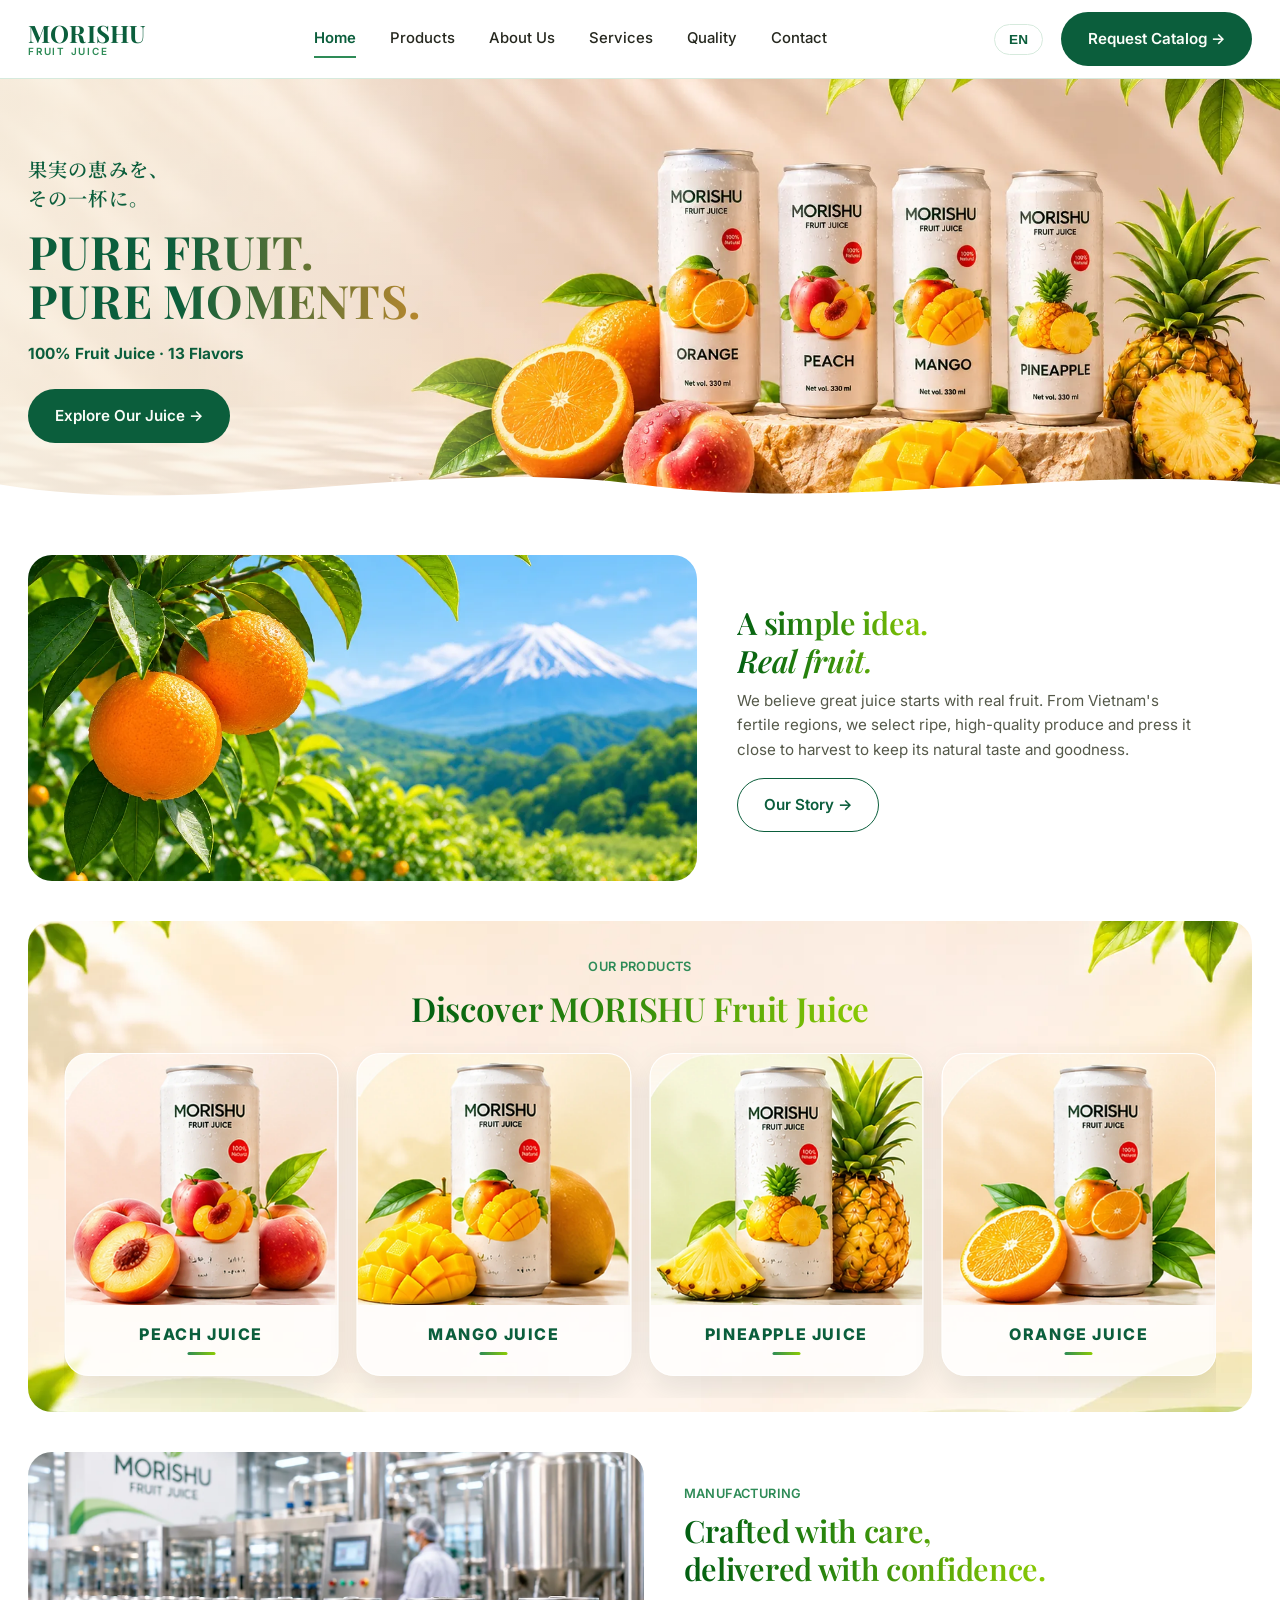
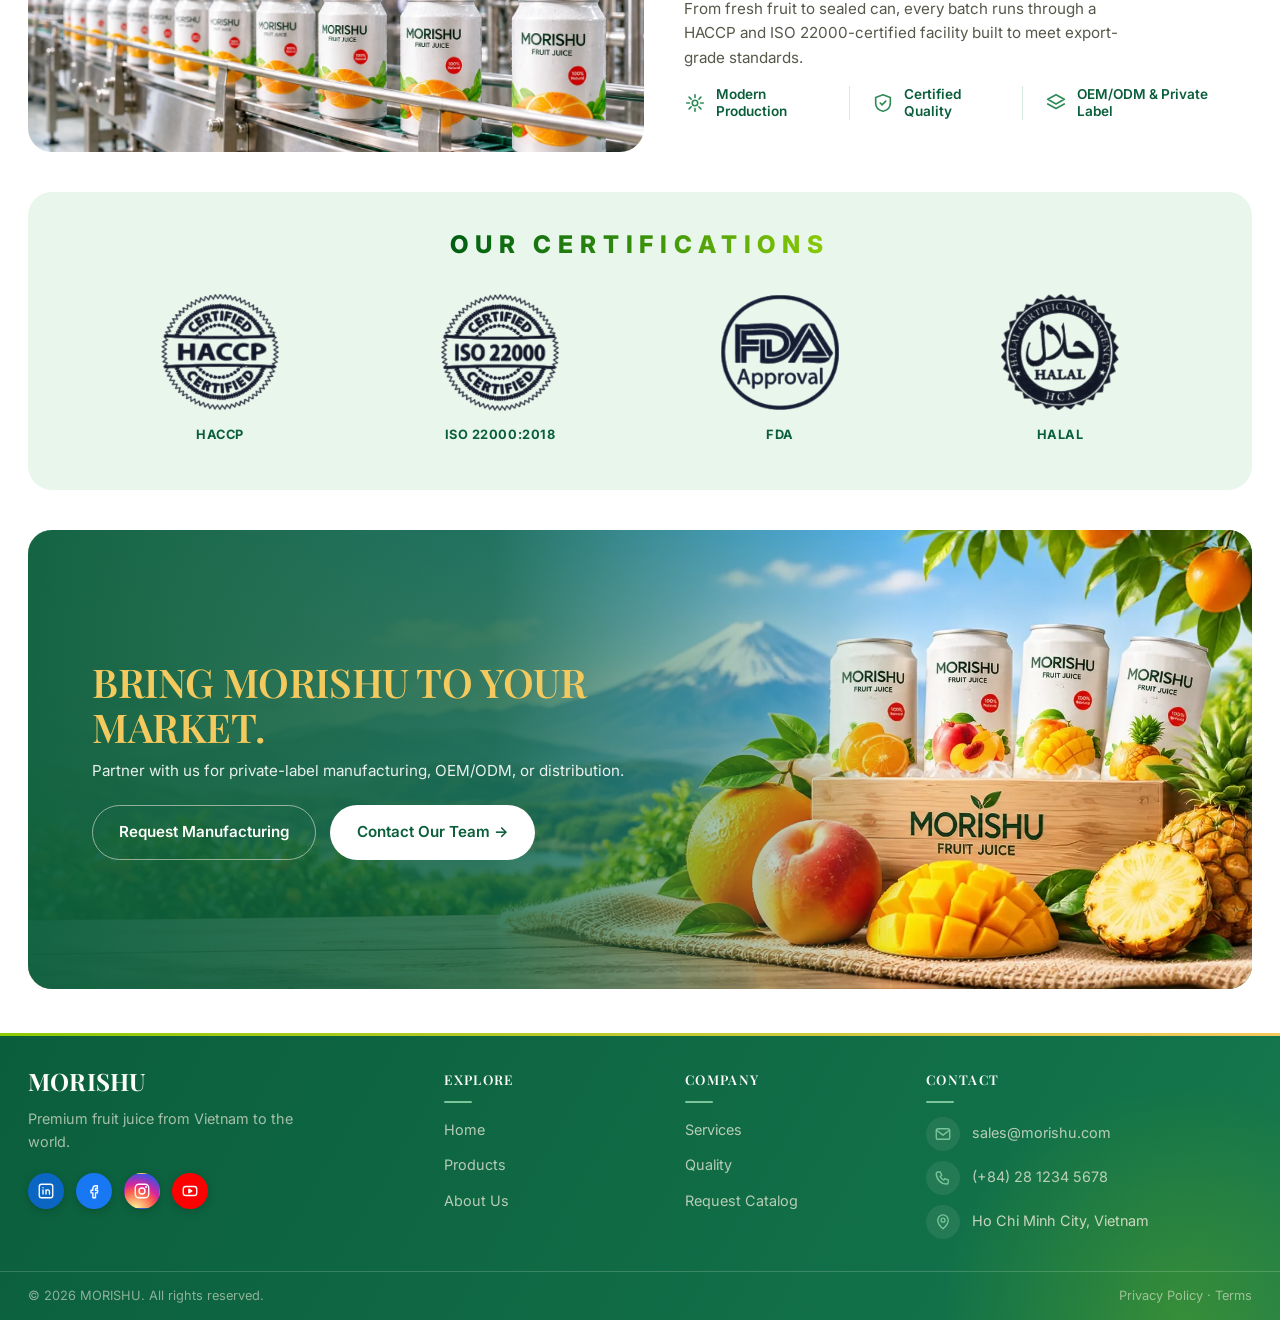
==== index.html @ 50094bc8 "Product names: Inter 800 uppercase (cleaner than serif) Co-Authored-By: Claude Sonnet 5.5 <noreply@a" ====
<!DOCTYPE html>
<html lang="en">
<head>
<meta charset="UTF-8">
<meta name="viewport" content="width=device-width, initial-scale=1.0">
<title>MORISHU — Pure Fruit, Pure Moments</title>
<meta name="description" content="MORISHU presses 13 real fruits grown across Vietnam into every can — 100% fruit juice, no added sugar, HACCP &amp; ISO certified for export.">
<link rel="preconnect" href="https://fonts.googleapis.com">
<link rel="preconnect" href="https://fonts.gstatic.com" crossorigin>
<link href="https://fonts.googleapis.com/css2?family=Playfair+Display:ital,wght@0,500;0,600;0,700;0,800;0,900;1,500;1,600&family=Inter:wght@400;500;600;700;800&display=swap" rel="stylesheet">
<link href="https://fonts.googleapis.com/css2?family=Noto+Serif+JP:wght@500;600&display=swap" rel="stylesheet">
<link rel="stylesheet" href="css/style.css">
</head>
<body>

<header class="site-header">
  <div class="container">
    <a href="index.html" class="logo">
      <span class="mark">MORISHU</span>
      <span class="sub">FRUIT JUICE</span>
    </a>
    <nav class="main-nav">
      <a href="index.html" aria-current="page" data-en="Home" data-vi="Trang chủ">Home</a>
      <a href="products.html" data-en="Products" data-vi="Sản phẩm">Products</a>
      <a href="about.html" data-en="About Us" data-vi="Giới thiệu">About Us</a>
      <a href="services.html" data-en="Services" data-vi="Dịch vụ">Services</a>
      <a href="quality.html" data-en="Quality" data-vi="Chất lượng">Quality</a>
      <a href="contact.html" data-en="Contact" data-vi="Liên hệ">Contact</a>
    </nav>
    <div class="header-actions">
      <button class="lang-switch" type="button" aria-label="Switch to Vietnamese">
        <span class="lang-current">EN</span>
      </button>
      <a class="btn btn-primary" href="contact.html" data-en="Request Catalog →" data-vi="Yêu cầu catalog →">Request Catalog →</a>
      <button class="nav-toggle" type="button" aria-label="Open menu" aria-expanded="false"><span></span></button>
    </div>
  </div>
</header>

<!-- ============ HERO ============ -->
<section class="hero">
  <div class="container hero-grid">
    <div class="reveal in">
      <div class="hero-jp" lang="ja">果実の恵みを、<br>その一杯に。</div>
      <h1 data-en="Pure fruit.<br>Pure moments." data-vi="Trọn vị trái cây.<br>Trọn khoảnh khắc.">Pure fruit.<br>Pure moments.</h1>
      <p class="hero-meta2" data-en="100% Fruit Juice · 13 Flavors" data-vi="100% Nước ép trái cây · 13 Hương vị">100% Fruit Juice · 13 Flavors</p>
      <a href="products.html" class="btn btn-primary" data-en="Explore Our Juice →" data-vi="Khám phá nước ép →">Explore Our Juice →</a>
    </div>
  </div>

  <img class="hero-bg" src="images/hero/hero-1942.webp" srcset="images/hero/hero-1000.webp 1000w, images/hero/hero-1942.webp 1942w" sizes="100vw" width="1942" height="809" alt="MORISHU fruit juice cans with orange, peach, mango and pineapple" fetchpriority="high">

  <svg class="wave" viewBox="0 0 1440 90" preserveAspectRatio="none">
    <path d="M0 40 C 240 90 480 0 720 40 C 960 80 1200 10 1440 40 L1440 90 L0 90 Z" fill="#FFFFFF"/>
  </svg>
</section>

<!-- ============ STORY ============ -->
<section class="section sec-white">
  <div class="container story2">
    <div class="story-photo reveal"><img src="images/story/orchard.webp" alt="Ripe oranges on the tree in a Vietnamese orchard with mountains in the background" width="1200" height="800" loading="lazy"></div>
    <div class="story-text reveal">
      <h2 data-en="A simple idea.<br><em>Real fruit.</em>" data-vi="Một ý tưởng giản dị.<br><em>Trái cây thật.</em>">A simple idea.<br><em>Real fruit.</em></h2>
      <p data-en="We believe great juice starts with real fruit. From Vietnam's fertile regions, we select ripe, high-quality produce and press it close to harvest to keep its natural taste and goodness." data-vi="Chúng tôi tin rằng nước ép ngon bắt đầu từ trái cây thật. Từ những vùng đất màu mỡ của Việt Nam, chúng tôi chọn trái cây chín, chất lượng cao và ép ngay sau thu hoạch để giữ trọn vị tự nhiên.">We believe great juice starts with real fruit. From Vietnam's fertile regions, we select ripe, high-quality produce and press it close to harvest to keep its natural taste and goodness.</p>
      <a href="about.html" class="btn btn-outline" data-en="Our Story →" data-vi="Câu chuyện của chúng tôi →">Our Story →</a>
    </div>
  </div>
</section>

<!-- ============ FLAVORS ============ -->
<section class="section feat-section">
  <img class="feat-bg" src="images/bg/section-bg.webp" alt="" width="1920" height="1081" loading="lazy">
  <div class="container">
    <div class="section-head center reveal">
      <div class="eyebrow" data-en="OUR PRODUCTS" data-vi="SẢN PHẨM">OUR PRODUCTS</div>
      <h2 data-en="Discover MORISHU Fruit Juice" data-vi="Khám phá nước ép trái cây MORISHU">Discover MORISHU Fruit Juice</h2>
    </div>
    <div class="feat-carousel reveal" aria-roledescription="carousel">
    <button class="feat-arrow prev" type="button" aria-label="Previous">&#8592;</button>
    <button class="feat-arrow next" type="button" aria-label="Next">&#8594;</button>
    <div class="feat-viewport"><div class="feat-grid">
      <a class="feat-card" href="products.html">
        <div class="feat-photo"><img src="images/featured/orange.webp" alt="MORISHU Orange Juice can" width="750" height="690" loading="lazy"></div>
        <div class="feat-body">
          <h3 data-en="Orange Juice" data-vi="Nước ép Cam">Orange Juice</h3>
          <span class="feat-link" data-en="View Product →" data-vi="Xem sản phẩm →">View Product →</span>
        </div>
      </a>
      <a class="feat-card" href="products.html">
        <div class="feat-photo"><img src="images/featured/peach.webp" alt="MORISHU Peach Juice can" width="750" height="690" loading="lazy"></div>
        <div class="feat-body">
          <h3 data-en="Peach Juice" data-vi="Nước ép Đào">Peach Juice</h3>
          <span class="feat-link" data-en="View Product →" data-vi="Xem sản phẩm →">View Product →</span>
        </div>
      </a>
      <a class="feat-card" href="products.html">
        <div class="feat-photo"><img src="images/featured/mango.webp" alt="MORISHU Mango Juice can" width="750" height="690" loading="lazy"></div>
        <div class="feat-body">
          <h3 data-en="Mango Juice" data-vi="Nước ép Xoài">Mango Juice</h3>
          <span class="feat-link" data-en="View Product →" data-vi="Xem sản phẩm →">View Product →</span>
        </div>
      </a>
      <a class="feat-card" href="products.html">
        <div class="feat-photo"><img src="images/featured/pineapple.webp" alt="MORISHU Pineapple Juice can" width="750" height="690" loading="lazy"></div>
        <div class="feat-body">
          <h3 data-en="Pineapple Juice" data-vi="Nước ép Dứa">Pineapple Juice</h3>
          <span class="feat-link" data-en="View Product →" data-vi="Xem sản phẩm →">View Product →</span>
        </div>
      </a>
    </div></div>
    </div>
  </div>
</section>

<!-- ============ MANUFACTURING TEASER ============ -->
<section class="section sec-white">
  <div class="container story2 mfg2">
    <div class="story-photo reveal"><img src="images/factory/production-line.webp" alt="MORISHU juice cans moving along a stainless-steel production line in the factory" width="1400" height="900" loading="lazy"></div>
    <div class="story-text reveal">
      <div class="eyebrow" data-en="MANUFACTURING" data-vi="SẢN XUẤT">MANUFACTURING</div>
      <h2 data-en="Crafted with care,<br>delivered with confidence." data-vi="Chế biến tận tâm,<br>giao hàng tin cậy.">Crafted with care,<br>delivered with confidence.</h2>
      <p data-en="From fresh fruit to sealed can, every batch runs through a HACCP and ISO 22000-certified facility built to meet export-grade standards." data-vi="Từ trái cây tươi đến lon đóng kín, mỗi lô hàng đều qua nhà máy đạt chứng nhận HACCP và ISO 22000, đáp ứng tiêu chuẩn xuất khẩu.">From fresh fruit to sealed can, every batch runs through a HACCP and ISO 22000-certified facility built to meet export-grade standards.</p>
      <ul class="mfg-feats">
        <li><svg width="22" height="22" viewBox="0 0 24 24" fill="none" stroke="currentColor" stroke-width="1.8" stroke-linecap="round" stroke-linejoin="round" aria-hidden="true"><circle cx="12" cy="12" r="3"/><path d="M12 3v3M12 18v3M3 12h3M18 12h3M5.600 5.600l2.100 2.100M16.300 16.300l2.100 2.100M5.600 18.400l2.100-2.100M16.300 7.700l2.100-2.100"/></svg><span data-en="Modern Production" data-vi="Sản xuất hiện đại">Modern Production</span></li>
        <li><svg width="22" height="22" viewBox="0 0 24 24" fill="none" stroke="currentColor" stroke-width="1.8" stroke-linecap="round" stroke-linejoin="round" aria-hidden="true"><path d="M12 3l8 3v6c0 5-3.500 8-8 9-4.500-1-8-4-8-9V6l8-3z"/><path d="m9 12 2 2 4-4"/></svg><span data-en="Certified Quality" data-vi="Chất lượng được chứng nhận">Certified Quality</span></li>
        <li><svg width="22" height="22" viewBox="0 0 24 24" fill="none" stroke="currentColor" stroke-width="1.8" stroke-linecap="round" stroke-linejoin="round" aria-hidden="true"><path d="m12 3 9 5-9 5-9-5 9-5z"/><path d="m3 13 9 5 9-5"/></svg><span data-en="OEM/ODM &amp; Private Label" data-vi="OEM/ODM &amp; nhãn hàng riêng">OEM/ODM &amp; Private Label</span></li>
      </ul>
    </div>
  </div>
</section>

<!-- ============ CERTIFICATIONS ============ -->
<section class="cert-section">
  <div class="container">
    <div class="cert-box cert-bar">
      <h2 class="cert-title reveal" data-en="Our Certifications" data-vi="Chứng nhận của chúng tôi">Our Certifications</h2>
      <ul class="cert-list">
        <li><img src="images/certs/haccp.webp" alt="HACCP certified" width="300" height="300" loading="lazy"><span>HACCP</span></li>
        <li><img src="images/certs/iso22000.webp" alt="ISO 22000 certified" width="300" height="300" loading="lazy"><span>ISO 22000:2018</span></li>
        <li><img src="images/certs/fda.webp" alt="FDA approval" width="300" height="300" loading="lazy"><span>FDA</span></li>
        <li><img src="images/certs/halal.webp" alt="HALAL certification" width="300" height="300" loading="lazy"><span>HALAL</span></li>
      </ul>
    </div>
  </div>
</section>

<!-- ============ CTA ============ -->
<section class="section sec-white cta-sec">
  <div class="container">
    <div class="cta-banner cta-photo reveal">
      <img class="cta-bg" src="images/cta/cta-bg.webp" alt="" width="2048" height="768" loading="lazy">
      <div>
        <h2 data-en="Bring MORISHU to your market." data-vi="Mang MORISHU đến thị trường của bạn.">Bring MORISHU to your market.</h2>
        <p data-en="Partner with us for private-label manufacturing, OEM/ODM, or distribution." data-vi="Hợp tác cùng chúng tôi về sản xuất nhãn hàng riêng, OEM/ODM hoặc phân phối.">Partner with us for private-label manufacturing, OEM/ODM, or distribution.</p>
      </div>
      <div class="cta-actions">
        <a href="services.html" class="btn btn-outline-light" data-en="Request Manufacturing" data-vi="Yêu cầu sản xuất">Request Manufacturing</a>
        <a href="contact.html" class="btn btn-primary" data-en="Contact Our Team →" data-vi="Liên hệ đội ngũ →">Contact Our Team →</a>
      </div>
    </div>
  </div>
</section>

<footer class="site-footer">
  <div class="container footer-inner">
    <div class="footer-brand">
      <a href="index.html" class="logo"><span class="mark">MORISHU</span></a>
      <p data-en="Premium fruit juice from Vietnam to the world." data-vi="Nước ép trái cây cao cấp từ Việt Nam vươn ra thế giới.">Premium fruit juice from Vietnam to the world.</p>
      <div class="social-row">
        <a href="#" aria-label="LinkedIn"><svg viewBox="0 0 24 24" width="18" height="18" fill="none" stroke="currentColor" stroke-width="1.8" stroke-linecap="round" stroke-linejoin="round" aria-hidden="true"><rect x="3" y="3" width="18" height="18" rx="3"/><path d="M8 10.5V16M8 7.6v.1M12 16v-3.2a2.3 2.3 0 0 1 4.600 0V16M12 10.500V16"/></svg></a>
        <a href="#" aria-label="Facebook"><svg viewBox="0 0 24 24" width="18" height="18" fill="none" stroke="currentColor" stroke-width="1.8" stroke-linecap="round" stroke-linejoin="round" aria-hidden="true"><path d="M14 8.5h2.5V5H14a3.5 3.5 0 0 0-3.500 3.500V11H8v3.500h2.500V21H14v-6.500h2.500L17 11h-3V8.800c0-.2.1-.3.300-.3z"/></svg></a>
        <a href="#" aria-label="Instagram"><svg viewBox="0 0 24 24" width="18" height="18" fill="none" stroke="currentColor" stroke-width="1.8" stroke-linecap="round" stroke-linejoin="round" aria-hidden="true"><rect x="3" y="3" width="18" height="18" rx="5"/><circle cx="12" cy="12" r="4"/><circle cx="17.300" cy="6.700" r=".6" fill="currentColor"/></svg></a>
        <a href="#" aria-label="YouTube"><svg viewBox="0 0 24 24" width="18" height="18" fill="none" stroke="currentColor" stroke-width="1.8" stroke-linecap="round" stroke-linejoin="round" aria-hidden="true"><rect x="3" y="6" width="18" height="12" rx="3.500"/><path d="m10.500 9.500 4 2.500-4 2.500z" fill="currentColor"/></svg></a>
      </div>
    </div>
    <div>
      <h4 data-en="EXPLORE" data-vi="KHÁM PHÁ">EXPLORE</h4>
      <ul>
        <li><a href="index.html" data-en="Home" data-vi="Trang chủ">Home</a></li>
        <li><a href="products.html" data-en="Products" data-vi="Sản phẩm">Products</a></li>
        <li><a href="about.html" data-en="About Us" data-vi="Giới thiệu">About Us</a></li>
      </ul>
    </div>
    <div>
      <h4 data-en="COMPANY" data-vi="CÔNG TY">COMPANY</h4>
      <ul>
        <li><a href="services.html" data-en="Services" data-vi="Dịch vụ">Services</a></li>
        <li><a href="quality.html" data-en="Quality" data-vi="Chất lượng">Quality</a></li>
        <li><a href="contact.html" data-en="Request Catalog" data-vi="Yêu cầu catalog">Request Catalog</a></li>
      </ul>
    </div>
    <div>
      <h4 data-en="CONTACT" data-vi="LIÊN HỆ">CONTACT</h4>
      <ul class="footer-contact">
        <li><span class="fc-ico"><svg viewBox="0 0 24 24" width="18" height="18" fill="none" stroke="currentColor" stroke-width="1.8" stroke-linecap="round" stroke-linejoin="round" aria-hidden="true"><rect x="3" y="5" width="18" height="14" rx="2.5"/><path d="m3.5 7 8.5 6.5L20.5 7"/></svg></span><a href="mailto:sales@morishu.com">sales@morishu.com</a></li>
        <li><span class="fc-ico"><svg viewBox="0 0 24 24" width="18" height="18" fill="none" stroke="currentColor" stroke-width="1.8" stroke-linecap="round" stroke-linejoin="round" aria-hidden="true"><path d="M5 4h3.5l1.8 4.5-2.2 1.4a11 11 0 0 0 5 5l1.4-2.2L19 14.5V18a2 2 0 0 1-2 2A14 14 0 0 1 3 6a2 2 0 0 1 2-2z"/></svg></span><a href="tel:+842812345678">(+84) 28 1234 5678</a></li>
        <li><span class="fc-ico"><svg viewBox="0 0 24 24" width="18" height="18" fill="none" stroke="currentColor" stroke-width="1.8" stroke-linecap="round" stroke-linejoin="round" aria-hidden="true"><path d="M12 21s7-6.2 7-11.5A7 7 0 0 0 5 9.5C5 14.800 12 21 12 21z"/><circle cx="12" cy="9.5" r="2.6"/></svg></span><span data-en="Ho Chi Minh City, Vietnam" data-vi="TP. Hồ Chí Minh, Việt Nam">Ho Chi Minh City, Vietnam</span></li>
      </ul>
    </div>
  </div>
  <div class="container footer-bottom">
    <span data-en="© 2026 MORISHU. All rights reserved." data-vi="© 2026 MORISHU. Bảo lưu mọi quyền.">© 2026 MORISHU. All rights reserved.</span>
    <span data-en="Privacy Policy · Terms" data-vi="Chính sách bảo mật · Điều khoản">Privacy Policy · Terms</span>
  </div>
</footer>

<script src="js/main.js"></script>
<script src="js/carousel.js"></script>
</body>
</html>
---- css/style.css ----
/* =========================================================
   MORISHU — Design Tokens
   Palette: deep forest green + aged gold + warm cream,
   a quiet Japanese wave/Fuji motif tying the name "Morishu"
   to its orchard-to-can fruit-juice story.
   ========================================================= */
:root{
  --cream:        #FAFDF8;
  --cream-soft:   #FAFDF8;
  --cream-line:   #D6EADD;
  --green-900:    #0B5E3C;
  --green-800:    #0B5E3C;
  --green-700:    #2E8B57;
  --green-mist:   #E8F6EC;
  --gold:         #2E8B57;
  --gold-soft:    #7CC59A;
  --coral:        #D97A3B;
  --ink:          #26281F;
  --ink-soft:     #55594A;
  --white:        #FFFFFF;

  --font-display: "Playfair Display", "Noto Serif", Georgia, serif;
  --font-body:    "Inter", "Noto Sans", -apple-system, BlinkMacSystemFont, sans-serif;

  --maxw: 1320px;
  --radius: 10px;
  --shadow-soft: 0 12px 28px -16px rgba(18,51,42,0.28);
  --ease: cubic-bezier(.22,.8,.32,1);
}

*,*::before,*::after{ box-sizing:border-box; }
html{ scroll-behavior:smooth; }
body{
  margin:0;
  background:var(--cream);
  color:var(--ink);
  font-family:var(--font-body);
  font-size:16px;
  line-height:1.6;
  -webkit-font-smoothing:antialiased;
}
img{ max-width:100%; display:block; }
a{ color:inherit; text-decoration:none; }
ul{ margin:0; padding:0; list-style:none; }
h1,h2,h3,h4{
  font-family:var(--font-display);
  margin:0 0 .5em;
  color:var(--green-900);
  font-weight:600;
  letter-spacing:-0.01em;
}
p{ margin:0 0 1em; color:var(--ink-soft); max-width:62ch; }
.container{ max-width:var(--maxw); margin:0 auto; padding:0 28px; }

:focus-visible{
  outline:2px solid var(--gold);
  outline-offset:3px;
  border-radius:4px;
}

/* ---------- typography helpers ---------- */
.eyebrow{
  font-family:var(--font-body);
  font-weight:600;
  font-size:.8rem;
  color:var(--gold);
  letter-spacing:.03em;
}
.display-italic{
  font-style:italic;
  font-weight:500;
}
.lede{
  font-size:1.08rem;
  max-width:52ch;
}

/* ---------- buttons ---------- */
.btn{
  display:inline-flex;
  align-items:center;
  gap:8px;
  padding:14px 26px;
  border-radius:999px;
  font-family:var(--font-body);
  font-weight:600;
  font-size:.95rem;
  border:1px solid transparent;
  cursor:pointer;
  transition:transform .25s var(--ease), background .25s var(--ease), color .25s var(--ease), border-color .25s var(--ease);
  white-space:nowrap;
}
.btn svg{ width:16px; height:16px; transition:transform .25s var(--ease); }
.btn:hover svg{ transform:translateX(3px); }
.btn-primary{ background:var(--green-800); color:var(--cream-soft); }
.btn-primary:hover{ background:var(--green-900); }
.btn-outline{ background:transparent; border-color:var(--green-800); color:var(--green-800); }
.btn-outline:hover{ background:var(--green-800); color:var(--cream-soft); }
.btn-outline-light{ background:transparent; border-color:rgba(248,241,226,.55); color:var(--cream-soft); }
.btn-outline-light:hover{ background:var(--cream-soft); color:var(--green-900); border-color:var(--cream-soft); }

/* ---------- header / nav ---------- */
.site-header{
  position:sticky; top:0; z-index:100;
  background:rgba(248,241,226,.92);
  backdrop-filter:saturate(140%) blur(8px);
  border-bottom:1px solid var(--cream-line);
}
.site-header .container{
  display:flex; align-items:center; justify-content:space-between;
  height:78px;
}
.logo{
  display:flex; flex-direction:column; line-height:1;
  font-family:var(--font-display);
}
.logo .mark{ font-size:1.5rem; font-weight:700; color:var(--green-900); letter-spacing:.01em; }
.logo .sub{ font-family:var(--font-body); font-size:.62rem; font-weight:600; letter-spacing:.18em; color:var(--gold); margin-top:2px; }

.main-nav{ display:flex; align-items:center; gap:34px; }
.main-nav a{
  font-size:.93rem; font-weight:500; color:var(--ink);
  position:relative; padding:4px 0;
}
.main-nav a::after{
  content:""; position:absolute; left:0; right:0; bottom:-3px; height:2px;
  background:var(--gold); transform:scaleX(0); transform-origin:left;
  transition:transform .25s var(--ease);
}
.main-nav a:hover::after,
.main-nav a[aria-current="page"]::after{ transform:scaleX(1); }
.main-nav a[aria-current="page"]{ color:var(--green-800); font-weight:600; }

.header-actions{ display:flex; align-items:center; gap:18px; }
.lang-switch{
  display:flex; align-items:center; gap:6px;
  background:transparent; border:1px solid var(--cream-line);
  border-radius:999px; padding:7px 14px; font-size:.85rem; font-weight:600;
  cursor:pointer; color:var(--green-900);
}
.lang-switch:hover{ border-color:var(--gold); }
.nav-toggle{
  display:none; background:none; border:none; cursor:pointer;
  width:40px; height:40px; align-items:center; justify-content:center;
}
.nav-toggle span, .nav-toggle span::before, .nav-toggle span::after{
  display:block; width:22px; height:2px; background:var(--green-900); position:relative;
  transition:transform .25s var(--ease), opacity .25s var(--ease);
}
.nav-toggle span::before, .nav-toggle span::after{ content:""; position:absolute; left:0; }
.nav-toggle span::before{ top:-7px; }
.nav-toggle span::after{ top:7px; }

/* ---------- wave divider ---------- */
.wave{
  display:block; width:100%; height:auto;
  margin-top:-1px;
}
.section{ position:relative; padding:96px 0; }
.section-tight{ padding:64px 0; }
.section-dark{ background:var(--green-900); color:var(--cream-soft); }
.section-dark h2, .section-dark h3{ color:var(--cream-soft); }
.section-dark p{ color:rgba(248,241,226,.78); }

/* ---------- hero ---------- */
.hero{
  position:relative;
  padding:72px 0 120px;
  overflow:hidden;
  background:
    radial-gradient(ellipse at 85% 18%, rgba(182,135,46,.10), transparent 55%),
    linear-gradient(180deg, var(--cream-soft), var(--cream));
}
.hero-grid{
  display:grid; grid-template-columns:1.05fr .95fr; gap:56px; align-items:center;
}
.hero-eyebrow{ margin-bottom:18px; }
.hero h1{
  font-size:clamp(2.3rem, 4vw, 3.4rem);
  line-height:1.05;
  margin-bottom:22px;
}
.hero h1 em{ color:var(--gold); font-style:italic; }
.hero-meta{
  display:flex; gap:22px; margin:26px 0 32px;
  font-size:.92rem; color:var(--ink-soft); font-weight:500;
}
.hero-meta span{ display:flex; align-items:center; gap:8px; }
.hero-meta svg{ width:16px; height:16px; color:var(--gold); }
.hero{ height:clamp(600px, 62vw, 820px); padding-bottom:0; display:flex; flex-direction:column; justify-content:space-between; }
.hero::after{
  content:""; position:absolute; inset:0; z-index:0; pointer-events:none;
  background:linear-gradient(90deg, rgba(248,241,226,.88) 0%, rgba(248,241,226,.65) 28%, rgba(248,241,226,0) 46%);
}
.hero-bg{
  position:absolute; inset:0; width:100%; height:100%;
  object-fit:cover; object-position:78% center; z-index:0;
}
.hero .container{ position:relative; z-index:1; }
.hero .wave{ z-index:1; }
.hero .container{ width:100%; }
.hero-grid > div{ max-width:min(400px, 29vw); }
.hero-meta{ flex-wrap:wrap; gap:10px 22px; }
.hero-meta > span{ white-space:nowrap; }
.hero-art{ position:relative; }
.fuji-line{
  position:absolute; inset:0; opacity:.5; pointer-events:none;
}

/* can illustration */
.can-row{
  display:flex; align-items:flex-end; gap:18px; justify-content:center;
}
.can{
  width:92px; display:flex; flex-direction:column; align-items:center; gap:10px;
}
.can-body{
  width:92px; height:168px; border-radius:16px 16px 10px 10px;
  position:relative; overflow:hidden;
  box-shadow:var(--shadow-soft);
  border:1px solid rgba(0,0,0,.06);
}
.can-body::before{
  content:""; position:absolute; inset:0 0 auto 0; height:34px;
  background:var(--green-900);
}
.can-body::after{
  content:""; position:absolute; left:10%; top:0; bottom:0; width:16%;
  background:rgba(255,255,255,.35); filter:blur(3px);
}
.can-img{ height:210px; width:auto; filter:drop-shadow(0 12px 16px rgba(0,0,0,.18)); }
.can-label{ font-size:.72rem; font-weight:700; color:var(--green-900); text-align:center; }

/* ---------- section headers ---------- */
.section-head{ max-width:640px; margin:0 0 48px; }
.section-head.center{ margin-left:auto; margin-right:auto; text-align:center; }
.section-head h2{ font-size:clamp(1.7rem, 2.6vw, 2.3rem); }

/* ---------- story split ---------- */
.story{
  display:grid; grid-template-columns:1.1fr .9fr; gap:60px; align-items:center;
}
.story-media{ position:relative; }
.story-photo{
  border-radius:20px; aspect-ratio:3/2; overflow:hidden;
  background:linear-gradient(155deg, var(--green-mist), var(--cream-soft));
  display:flex; align-items:center; justify-content:center;
}
.story-photo svg{ width:72%; height:72%; }
.story-photo img{ width:100%; height:100%; object-fit:cover; }

/* ---------- manufacturing split (homepage) ---------- */
.mfg-split{ display:grid; grid-template-columns:1.1fr .9fr; gap:60px; align-items:center; margin-bottom:56px; }
.mfg-split .section-head{ margin:0; }
.mfg-photo{
  border-radius:20px; aspect-ratio:3/2; overflow:hidden;
  background:linear-gradient(155deg, var(--green-mist), var(--cream-soft));
  display:flex; align-items:center; justify-content:center;
}
.mfg-photo svg{ width:70%; height:70%; }
.mfg-photo img{ width:100%; height:100%; object-fit:cover; }

/* ---------- flavor grid ---------- */
.flavor-grid{
  display:grid; grid-template-columns:repeat(7,1fr); gap:20px;
}
.flavor-card{
  background:var(--cream-soft); border:1px solid var(--cream-line);
  border-radius:var(--radius); padding:20px 12px 16px; text-align:center;
  transition:border-color .2s var(--ease), transform .2s var(--ease);
}
.flavor-card:hover{ border-color:var(--gold-soft); transform:translateY(-4px); }
.flavor-swatch{
  width:56px; height:56px; margin:0 auto 14px; border-radius:50%;
  display:flex; align-items:center; justify-content:center; font-size:1.5rem;
}
.flavor-photo{ height:120px; width:auto; margin:0 auto 12px; filter:drop-shadow(0 8px 10px rgba(0,0,0,.14)); }
.flavor-name{ font-size:.83rem; font-weight:600; color:var(--green-900); }

/* ---------- certifications ---------- */
.cert-row{
  display:flex; justify-content:center; align-items:center; flex-wrap:wrap; gap:44px;
}
.cert{
  display:flex; flex-direction:column; align-items:center; gap:10px;
  width:92px; text-align:center;
}
.cert-badge{
  width:76px; height:76px; border-radius:50%; border:1.5px solid var(--green-800);
  display:flex; align-items:center; justify-content:center;
  font-family:var(--font-display); font-weight:700; color:var(--green-800); font-size:.78rem;
}
.cert-name{ font-size:.75rem; color:var(--ink-soft); font-weight:600; }

/* ---------- feature trio ---------- */
.feature-trio{ display:grid; grid-template-columns:repeat(3,1fr); gap:28px; }
.feature{
  background:var(--cream-soft); border:1px solid var(--cream-line);
  border-radius:16px; padding:30px;
}
.feature-icon{
  width:46px; height:46px; border-radius:50%; background:var(--green-mist);
  display:flex; align-items:center; justify-content:center; margin-bottom:16px;
  color:var(--green-800);
}
.feature h3{ font-size:1.05rem; margin-bottom:8px; }
.feature p{ font-size:.92rem; margin:0; }

/* ---------- CTA banner ---------- */
.cta-banner{
  background:var(--green-900); border-radius:24px; padding:52px 56px;
  display:flex; align-items:center; justify-content:space-between; gap:32px;
  color:var(--cream-soft); position:relative; overflow:hidden;
}
.cta-banner h2{ color:var(--cream-soft); font-size:clamp(1.5rem,2.4vw,2rem); margin-bottom:8px; }
.cta-banner p{ color:rgba(248,241,226,.75); margin:0; }
.cta-actions{ display:flex; gap:14px; flex-shrink:0; }

/* CTA banner with photo background (homepage) */
.cta-photo{
  flex-direction:column; align-items:flex-start; justify-content:center;
  gap:26px; min-height:320px;
}
.cta-photo .cta-bg{
  position:absolute; inset:0; width:100%; height:100%;
  object-fit:cover; object-position:right center; z-index:0;
}
.cta-photo::before{
  content:""; position:absolute; inset:0; z-index:1; pointer-events:none;
  background:linear-gradient(90deg, rgba(18,51,42,.95) 0%, rgba(18,51,42,.85) 36%, rgba(18,51,42,0) 62%);
}
.cta-photo > div{ position:relative; z-index:2; max-width:470px; }

/* ---------- product grid (Products page) ---------- */
.product-grid{ display:grid; grid-template-columns:repeat(5,1fr); gap:24px; }
.product-card{
  background:var(--cream-soft); border:1px solid var(--cream-line); border-radius:16px;
  padding:26px 20px; text-align:center;
}
.product-can-wrap{
  height:240px; display:flex; align-items:flex-end; justify-content:center; margin-bottom:18px;
}
.product-img{
  height:100%; width:auto; filter:drop-shadow(0 12px 16px rgba(0,0,0,.16));
  transition:transform .25s var(--ease);
}
.product-card:hover .product-img{ transform:translateY(-6px); }
.product-card h3{ font-size:1.02rem; margin-bottom:14px; }
.product-card .btn{ font-size:.82rem; padding:10px 18px; }

/* ---------- service cards ---------- */
.service-trio{ display:grid; grid-template-columns:repeat(3,1fr); gap:24px; }
.service-card{
  background:var(--cream-soft); border:1px solid var(--cream-line); border-radius:16px;
  padding:32px 28px;
}
.service-icon{
  width:48px; height:48px; border-radius:12px; background:var(--green-mist);
  color:var(--green-800); display:flex; align-items:center; justify-content:center; margin-bottom:18px;
}
.service-card h3{ font-size:1.15rem; }

/* ---------- stat/info list ---------- */
.info-grid{ display:grid; grid-template-columns:repeat(4,1fr); gap:24px; }
.info-item{ display:flex; gap:14px; align-items:flex-start; }
.info-item .ic{ color:var(--gold); flex-shrink:0; }
.info-item h4{ font-size:.95rem; margin-bottom:4px; }
.info-item p{ font-size:.86rem; margin:0; }

/* ---------- quality page specifics ---------- */
.quality-list{ display:grid; grid-template-columns:repeat(2,1fr); gap:20px; }
.quality-item{
  display:flex; gap:16px; background:var(--cream-soft); border:1px solid var(--cream-line);
  border-radius:14px; padding:22px;
}
.quality-item .num{ font-family:var(--font-display); font-weight:700; color:var(--gold); font-size:1.4rem; }

/* ---------- contact page ---------- */
.contact-grid{ display:grid; grid-template-columns:.8fr 1.2fr; gap:48px; }
.contact-info-card{ display:flex; flex-direction:column; gap:22px; }
.contact-row{ display:flex; gap:16px; align-items:flex-start; }
.contact-row .ic{
  width:42px; height:42px; border-radius:50%; background:var(--green-mist);
  color:var(--green-800); display:flex; align-items:center; justify-content:center; flex-shrink:0;
}
.contact-row h4{ font-size:.95rem; margin-bottom:3px; color:var(--green-900); }
.contact-row p{ margin:0; font-size:.92rem; }

.form-card{
  background:var(--cream-soft); border:1px solid var(--cream-line); border-radius:20px;
  padding:40px;
}
.form-row{ display:grid; grid-template-columns:1fr 1fr; gap:16px; margin-bottom:16px; }
.field{ display:flex; flex-direction:column; gap:6px; }
.field label{ font-size:.82rem; font-weight:600; color:var(--green-900); }
.field input, .field select, .field textarea{
  font-family:var(--font-body); font-size:.94rem; padding:12px 14px;
  border:1px solid var(--cream-line); border-radius:8px; background:var(--white);
  color:var(--ink); resize:vertical;
}
.field input:focus, .field select:focus, .field textarea:focus{
  outline:none; border-color:var(--gold);
}
.form-card .btn{ width:100%; justify-content:center; margin-top:8px; }
.form-note{ font-size:.82rem; color:var(--ink-soft); margin-top:12px; text-align:center; }

/* ---------- footer ---------- */
.site-footer{
  background:var(--green-900); color:rgba(248,241,226,.82); padding-top:0;
}
.footer-inner{
  display:grid; grid-template-columns:1.3fr 1fr 1fr 1fr; gap:40px;
  padding-top:64px; padding-bottom:36px;
}
.footer-brand .logo .mark{ color:var(--cream-soft); }
.footer-brand p{ color:rgba(248,241,226,.65); font-size:.9rem; margin-top:14px; }
.site-footer h4{ color:var(--cream-soft); font-size:.88rem; letter-spacing:.04em; margin-bottom:16px; }
.site-footer ul li{ margin-bottom:10px; }
.site-footer ul li a{ font-size:.9rem; color:rgba(248,241,226,.72); }
.site-footer ul li a:hover{ color:var(--gold-soft); }
.social-row{ display:flex; gap:12px; margin-top:4px; }
.social-row a{
  width:36px; height:36px; border-radius:50%; border:1px solid rgba(248,241,226,.3);
  display:flex; align-items:center; justify-content:center;
}
.social-row a:hover{ border-color:var(--gold-soft); background:rgba(248,241,226,.06); }
.footer-bottom{
  border-top:1px solid rgba(248,241,226,.14);
  display:flex; justify-content:space-between; font-size:.8rem; color:rgba(248,241,226,.55);
}

/* ---------- utility ---------- */
.mt-0{ margin-top:0; }
.center{ text-align:center; }
[data-i18n-vi]{ } /* marker only */

/* ---------- motion ---------- */
.reveal{ opacity:0; transform:translateY(18px); }
.reveal.in{ animation:riseIn .7s var(--ease) forwards; }
@keyframes riseIn{ to{ opacity:1; transform:none; } }
@media (prefers-reduced-motion:reduce){
  .reveal{ opacity:1; transform:none; animation:none; }
  *{ scroll-behavior:auto !important; }
}

/* =========================================================
   Responsive
   ========================================================= */
@media (max-width:1040px){
  .product-grid{ grid-template-columns:repeat(3,1fr); }
  .flavor-grid{ grid-template-columns:repeat(4,1fr); }
  .info-grid{ grid-template-columns:repeat(2,1fr); }
}
@media (max-width:900px){
  .main-nav{
    position:fixed; inset:78px 0 0 0; background:var(--cream-soft);
    flex-direction:column; align-items:flex-start; padding:32px 28px; gap:22px;
    transform:translateX(100%); transition:transform .3s var(--ease);
    overflow-y:auto;
  }
  .main-nav.open{ transform:translateX(0); }
  .nav-toggle{ display:flex; }
  .header-actions .btn-primary{ display:none; }
  .hero-grid, .story, .mfg-split, .contact-grid{ grid-template-columns:1fr; }
  .hero{ min-height:0; display:block; }
  .hero::after{ display:none; }
  .hero-grid > div{ max-width:none; }
  .hero-bg{ position:static; height:auto; aspect-ratio:1942/809; margin-top:28px; object-position:78% center; }
  .story{ gap:36px; }
  .footer-inner{ grid-template-columns:1fr 1fr; }
  .cta-banner{ flex-direction:column; align-items:flex-start; }
  .cta-photo{ min-height:0; }
  .cta-photo::before{ background:linear-gradient(180deg, rgba(18,51,42,.9) 0%, rgba(18,51,42,.55) 100%); }
  .cta-banner{ padding:36px 24px; }
  .cta-actions{ flex-wrap:wrap; }
  .cta-photo > div{ max-width:none; }
}
@media (max-width:640px){
  .section{ padding:64px 0; }
  .product-grid{ grid-template-columns:repeat(2,1fr); }
  .flavor-grid{ grid-template-columns:repeat(3,1fr); }
  .feature-trio, .service-trio{ grid-template-columns:1fr; }
  .quality-list{ grid-template-columns:1fr; }
  .form-row{ grid-template-columns:1fr; }
  .info-grid{ grid-template-columns:1fr; }
  .cert-row{ gap:26px; }
  .footer-inner{ grid-template-columns:1fr; }
  .footer-bottom{ flex-direction:column; gap:8px; text-align:center; }
}

/* ---------- featured products (home) ---------- */
.feat-section{ position:relative; overflow:hidden; background:var(--cream-soft); }
.feat-bg{ position:absolute; inset:0; width:100%; height:100%; object-fit:cover; z-index:0; }
.feat-section .container{ position:relative; z-index:1; }
.feat-grid{ display:grid; grid-template-columns:repeat(4,1fr); gap:22px; }
.feat-card{ display:flex; flex-direction:column; background:rgba(255,255,255,.78); border:1px solid rgba(255,255,255,.9); border-radius:24px; overflow:hidden; box-shadow:0 12px 30px rgba(18,51,42,.10); transition:transform .25s, box-shadow .25s; }
.feat-card:hover{ transform:translateY(-6px); box-shadow:0 18px 38px rgba(18,51,42,.16); }
.feat-photo img{ width:100%; height:auto; display:block; aspect-ratio:750/690; object-fit:cover; }
.feat-body{ padding:20px 22px 24px; text-align:center; }
.feat-body h3{ font-size:1.12rem; margin:0 0 6px; color:var(--green-900); }
.feat-body p{ font-size:.88rem; margin:0 0 14px; }
.feat-link{ font-size:.85rem; font-weight:600; color:var(--green-800); }
.feat-cta{ text-align:center; margin-top:40px; }
@media (max-width:1000px){ .feat-grid{ grid-template-columns:repeat(2,1fr); } }
@media (max-width:520px){ .feat-grid{ grid-template-columns:1fr; } }

/* ---- fixed sizes: independent of EN/VI text length ---- */
.cta-photo{ min-height:0; height:360px; }
.feat-body p{ min-height:3.4em; }
.feat-body h3{ min-height:1.5em; }
@media (max-width:900px){ .hero{ height:auto !important; } .cta-photo{ height:auto; min-height:380px; } }

/* ---- footer polish ---- */
.site-footer{ background:#0B5E3C; }
.footer-inner{ grid-template-columns:1.5fr .8fr .8fr 1.3fr; padding-top:72px; padding-bottom:44px; }
.site-footer h4{ position:relative; padding-bottom:12px; margin-bottom:20px; text-transform:uppercase; font-size:.84rem; letter-spacing:.1em; }
.site-footer h4::after{ content:""; position:absolute; left:0; bottom:0; width:28px; height:2px; background:var(--gold-soft); border-radius:2px; }
.footer-brand p{ max-width:300px; line-height:1.6; margin:14px 0 20px; }
.footer-contact li{ display:flex; align-items:flex-start; gap:12px; margin-bottom:14px; font-size:.9rem; color:rgba(248,241,226,.78); }
.footer-contact li a{ color:inherit; }
.fc-ico{ flex:0 0 34px; height:34px; border-radius:50%; background:rgba(248,241,226,.08); color:var(--gold-soft); display:flex; align-items:center; justify-content:center; }
.footer-contact li > a, .footer-contact li > span:not(.fc-ico){ padding-top:6px; line-height:1.4; }
.social-row a{ color:var(--cream-soft); transition:all .2s; }
.social-row a:hover{ color:var(--gold-soft); transform:translateY(-2px); }
.site-footer ul li a{ transition:color .2s, padding-left .2s; }
.footer-bottom{ padding-top:22px; padding-bottom:22px; }
@media (max-width:900px){ .footer-inner{ grid-template-columns:1fr 1fr; } }
@media (max-width:520px){ .footer-inner{ grid-template-columns:1fr; } }

/* ---- hero: match mockup (image shown at natural ratio, no zoom) ---- */
.hero{ height:clamp(440px, 40vw, 700px); padding:0; justify-content:center; }
.hero .wave{ position:absolute; left:0; right:0; bottom:-1px; width:100%; height:clamp(36px,5vw,80px); z-index:1; margin:0 !important; }
.hero-bg{ object-position:center center; }
.hero::after{ background:linear-gradient(90deg, rgba(248,241,226,.80) 0%, rgba(248,241,226,.45) 26%, rgba(248,241,226,0) 44%); }
.hero-grid > div{ max-width:min(470px,36vw); }
.hero h1{ font-size:clamp(1.9rem, 3.5vw, 3.1rem); margin-bottom:16px; }
.hero h1 em{ font-style:normal; color:var(--gold); }
.hero-meta{ margin:0 0 26px; font-size:.95rem; }
.hero-meta svg{ display:none; }
.hero-meta span + span::before{ content:"·"; margin-right:14px; color:var(--gold); }
@media (max-width:900px){ .hero{ height:auto !important; } .hero .wave{ display:none; } .hero-grid > div{ max-width:none; } .hero{ padding-top:36px !important; } }

/* ---- certifications banner ---- */
.cert-section{ background:#fdf4eb; padding-top:clamp(40px,5vw,64px); overflow:hidden; }
.cert-title{ text-align:center; margin:0; font-family:var(--font-body, inherit); font-weight:800; text-transform:uppercase;
  letter-spacing:.28em; font-size:clamp(1.1rem,2.6vw,2rem);
  background:linear-gradient(90deg,var(--green-800) 0%,var(--green-800) 40%,var(--gold) 100%); -webkit-background-clip:text; background-clip:text; color:transparent; }
.cert-strip{ display:block; width:100%; max-width:1500px; height:auto; margin:clamp(8px,2vw,28px) auto 0; }

/* ---- brand guide: section backgrounds ---- */
.sec-white{ background:#fff; }
.sec-ivory{ background:#FAFDF8; }
.site-header{ background:rgba(255,255,255,.94); }
.hero{ background:#E8F6EC; }
.cert-section{ background:#E8F6EC; }
.cta-photo::before{ background:linear-gradient(90deg, rgba(11,94,60,.96) 0%, rgba(11,94,60,.80) 38%, rgba(46,139,87,0) 72%) !important; }
.cta-photo .btn-primary{ background:#fff; color:var(--green-900); }

/* ---- balance: uniform rhythm, radius, widths ---- */
.section, .feat-section{ padding-top:84px; padding-bottom:84px; }
.story-photo, .mfg-photo, .cta-banner, .feat-card, .feature-trio > *{ border-radius:24px; }
.mfg-split .mfg-media{ order:2; }
.mfg-split{ grid-template-columns:.9fr 1.1fr; margin-bottom:48px; }
.story{ grid-template-columns:1.1fr .9fr; }
.section-head{ margin-bottom:44px; }
.section-head h2, .story h2{ font-size:clamp(1.7rem,2.6vw,2.3rem); }
.cta-photo{ max-width:var(--maxw); }
.cert-strip{ max-width:1400px; -webkit-mask-image:linear-gradient(90deg,transparent,#000 9%,#000 91%,transparent); mask-image:linear-gradient(90deg,transparent,#000 9%,#000 91%,transparent); }
@media (max-width:900px){ .story, .mfg-split{ grid-template-columns:1fr; } .mfg-split .mfg-media{ order:0; } .section, .feat-section{ padding-top:56px; padding-bottom:56px; } }
@media (max-width:900px){ .cta-photo::before{ background:linear-gradient(180deg, rgba(11,94,60,.96) 0%, rgba(11,94,60,.88) 55%, rgba(11,94,60,.55) 100%) !important; } }

/* ---- gradient headings (brand: Forest Green -> Leaf Green) ---- */
h1, h2{
  width:fit-content; max-width:100%;
  background:linear-gradient(90deg,#015E12 0%,#2F8A0C 45%,#8CCB04 100%);
  -webkit-background-clip:text; background-clip:text;
  -webkit-text-fill-color:transparent; color:transparent;
}
h1 em, h2 em{ color:transparent; -webkit-text-fill-color:transparent; font-style:italic; }
.center h1, .center h2, .section-head.center h2, .cert-title{ margin-left:auto; margin-right:auto; }
.cta-banner h2, .section-dark h2, .site-footer h2{
  background:none; -webkit-text-fill-color:currentColor; color:#fff;
}
.cta-banner h2 em{ -webkit-text-fill-color:currentColor; color:#fff; }
.cert-title{ background:linear-gradient(90deg,#015E12 0%,#2F8A0C 45%,#8CCB04 100%); -webkit-background-clip:text; background-clip:text; }

/* ---- evenness pass ---- */
h1, h2{ line-height:1.22; }
.section, .feat-section{ padding-top:72px; padding-bottom:72px; }
.section-head{ margin-bottom:40px; }
.story h2, .mfg-split h2{ margin-bottom:14px; }
.eyebrow{ margin-bottom:10px; }
.feature-trio{ gap:24px; }
.hero + .section{ padding-top:72px; }
.cta-photo{ max-width:none; }
@media (max-width:900px){ .section, .feat-section{ padding-top:52px; padding-bottom:52px; } }

/* ---- only hero + footer are full-bleed; everything else sits in the same boxed width ---- */
.feat-section{ background:#fff; padding-top:72px; padding-bottom:72px; overflow:visible; }
.feat-section > .container{ position:relative; padding-top:56px; padding-bottom:56px; }
.feat-bg{ inset:auto; top:0; bottom:0; left:50%; transform:translateX(-50%); width:min(var(--maxw), 100%); max-width:calc(100% - 56px); height:100%; border-radius:24px; z-index:0; }
.feat-section{ position:relative; }
.feat-section .container{ z-index:1; }
.feat-grid{ padding:0 36px; }
.feat-section .section-head{ padding:0 24px; }
.cert-section{ background:#fff; padding:72px 0; overflow:visible; }
.cert-box{ background:#E8F6EC; border-radius:24px; overflow:hidden; padding-top:clamp(32px,4vw,52px); }
.cert-strip{ max-width:100%; width:100%; margin-top:clamp(8px,2vw,24px); -webkit-mask-image:none; mask-image:none; }
@media (max-width:900px){ .feat-grid{ padding:0 12px; } .feat-section{ padding-top:52px; padding-bottom:52px; } .cert-section{ padding:52px 0; } }
.feat-bg{ top:72px; bottom:auto; height:calc(100% - 144px); }
@media (max-width:900px){ .feat-bg{ top:52px; height:calc(100% - 104px); } }
.feat-bg{ width:min(calc(var(--maxw) - 56px), calc(100% - 56px)); max-width:none; }
.sec-ivory{ background:#fff; }
html,body{ overflow-x:clip; }

.section, .feat-section{ padding-top:64px; padding-bottom:64px; }
.cert-section{ padding:64px 0; }
.feat-bg{ top:64px; height:calc(100% - 128px); }
@media (max-width:900px){ .feat-bg{ top:52px; height:calc(100% - 104px); } }

/* ---- certifications: real badges ---- */
.cert-box{ background:#E8F6EC url(../images/cert-waves.webp) center bottom / 100% auto no-repeat; padding-bottom:clamp(60px,9vw,120px); }
.cert-list{ display:flex; justify-content:center; align-items:flex-start; gap:clamp(20px,5vw,72px); flex-wrap:wrap; margin:clamp(24px,3vw,40px) 0 0; padding:0 24px; list-style:none; }
.cert-list li{ display:flex; flex-direction:column; align-items:center; gap:14px; width:clamp(120px,17vw,190px); }
.cert-list img{ width:100%; height:auto; aspect-ratio:1/1; object-fit:contain; }
.cert-list span{ font-family:var(--font-body); font-weight:700; font-size:clamp(.85rem,1.2vw,1rem); color:#0B5E3C; letter-spacing:.04em; text-align:center; }
@media (max-width:600px){ .cert-list{ gap:22px 16px; } .cert-list li{ width:calc(50% - 16px); max-width:150px; } }
.cert-box{ background:#E8F6EC; position:relative; }
.cert-box::after{ content:""; position:absolute; left:0; right:0; bottom:0; height:clamp(70px,9vw,125px); background:url(../images/cert-waves.webp) center bottom / 100% 100% no-repeat; -webkit-mask-image:linear-gradient(180deg,transparent 0%,#000 55%); mask-image:linear-gradient(180deg,transparent 0%,#000 55%); pointer-events:none; }


/* =====================================================
   COMPACT, EVEN LAYOUT (per user mockup)
   ===================================================== */
.section, .feat-section{ padding-top:20px; padding-bottom:20px; }
.cert-section{ padding:20px 0; }
.cta-sec{ padding:20px 0 44px; }
.feat-section > .container{ padding-top:36px; padding-bottom:36px; }
.feat-bg{ top:20px; height:calc(100% - 40px); }
.feat-section .section-head{ margin-bottom:24px; }
.feat-grid{ gap:18px; }
.hero + .section{ padding-top:36px; }

/* hero */
.hero{ height:clamp(470px,33vw,640px); }
.hero-grid > div{ max-width:min(520px,40vw); }
.hero-lede{ color:var(--ink); font-size:clamp(.95rem,1.15vw,1.1rem); margin:0 0 22px; max-width:34ch; }
.hero-trio{ display:flex; gap:0; margin:26px 0 0; list-style:none; padding:0; }
.hero-trio li{ display:flex; align-items:center; gap:10px; padding:0 22px; border-left:1px solid rgba(11,94,60,.25); font-size:.8rem; font-weight:600; color:var(--green-900); line-height:1.25; max-width:150px; }
.hero-trio li:first-child{ padding-left:0; border-left:0; }
.hero-trio svg{ flex:0 0 auto; color:#2E8B57; }

/* story + manufacturing (photo | text | stats) */
.story2{ display:grid; grid-template-columns:1.3fr 1fr; gap:40px; align-items:center; }
.mfg2{ grid-template-columns:1.3fr 1.2fr; }
.story2 .story-photo{ aspect-ratio:2.05/1; border-radius:24px; overflow:hidden; }
.story2 .story-photo img{ width:100%; height:100%; object-fit:cover; }
.story2 .eyebrow{ display:flex; align-items:center; gap:8px; margin-bottom:8px; }
.story2 h2{ font-size:clamp(1.6rem,2.4vw,2.2rem); margin-bottom:10px; }
.story2 p{ font-size:.95rem; margin-bottom:16px; max-width:46ch; }
.story-stats{ list-style:none; margin:0; padding:0 0 0 32px; border-left:1px solid #D6EADD; display:flex; flex-direction:column; gap:22px; }
.story-stats li{ display:flex; align-items:center; gap:14px; }
.story-stats svg{ color:#2E8B57; flex:0 0 auto; }
.story-stats b{ display:block; font-size:1rem; color:var(--green-900); line-height:1.2; }
.story-stats span{ font-size:.9rem; color:var(--ink-soft); }
.mfg-feats{ display:flex; list-style:none; margin:6px 0 0; padding:0; }
.mfg-feats li{ display:flex; align-items:center; gap:10px; padding:0 22px; border-left:1px solid #D6EADD; font-size:.85rem; font-weight:600; color:var(--green-900); line-height:1.25; }
.mfg-feats li:first-child{ padding-left:0; border-left:0; }
.mfg-feats svg{ color:#2E8B57; flex:0 0 auto; }

/* certifications bar */
.cert-bar{ display:grid; grid-template-columns:auto 1fr; align-items:center; gap:36px; padding:22px 40px; }
.cert-bar::after{ display:none; }
.cert-head .eyebrow{ margin-bottom:6px; }
.cert-bar .cert-title{ margin:0; text-align:left; letter-spacing:0; text-transform:none; font-family:var(--font-display); font-weight:700; font-size:clamp(1.3rem,2vw,1.8rem); line-height:1.2; }
.cert-bar .cert-list{ margin:0; padding:0 0 0 36px; border-left:1px solid #C5E3CF; justify-content:space-around; flex-wrap:nowrap; gap:12px; }
.cert-bar .cert-list li{ width:auto; flex:1 1 0; gap:8px; }
.cert-bar .cert-list img{ width:clamp(64px,6.5vw,92px); }
.cert-bar .cert-list span{ font-size:.78rem; }

/* CTA compact banner */
.cta-photo{ flex-direction:row; align-items:center; justify-content:space-between; height:clamp(170px,15vw,230px); min-height:0; padding:0 clamp(28px,4vw,56px); gap:24px; }
.cta-photo > div{ max-width:520px; }
.cta-photo h2{ font-size:clamp(1.3rem,2vw,1.8rem); margin-bottom:6px; }
.cta-photo p{ font-size:.92rem; }
.cta-photo .btn-primary{ position:relative; z-index:2; background:#fff; color:var(--green-900); flex:0 0 auto; }

/* footer compact */
.footer-inner{ padding-top:36px; padding-bottom:22px; }
.footer-bottom{ padding-top:14px; padding-bottom:14px; }
.site-footer h4{ margin-bottom:14px; }
.footer-contact li{ margin-bottom:10px; }

@media (max-width:1000px){
  .story2, .mfg2{ grid-template-columns:1fr; gap:22px; }
  .story-stats{ flex-direction:row; border-left:0; padding:18px 0 0; border-top:1px solid #D6EADD; flex-wrap:wrap; gap:18px 28px; }
  .cert-bar{ grid-template-columns:1fr; gap:18px; padding:24px; }
  .cert-bar .cert-list{ border-left:0; padding:0; flex-wrap:wrap; }
  .hero-grid > div{ max-width:none; }
}
@media (max-width:700px){
  .hero-trio{ flex-wrap:wrap; gap:12px 0; }
  .mfg-feats{ flex-direction:column; gap:12px; } .mfg-feats li{ border-left:0; padding:0; }
  .cta-photo{ flex-direction:column; align-items:flex-start; height:auto; padding:32px 24px; }
  .cert-bar .cert-list li{ flex:0 0 calc(50% - 12px); }
}

.mfg2 .story-photo img{ object-position:center 35%; }
.cta-photo .cta-bg{ object-position:right center; }


/* ---- wider certifications + CTA (per mockup) ---- */
.cert-bar{ display:block; padding:clamp(28px,3vw,44px) 40px clamp(32px,3.5vw,48px); text-align:center; }
.cert-bar .cert-title{ display:block; margin:0 auto; text-align:center; text-transform:uppercase; letter-spacing:.28em; font-family:var(--font-body); font-weight:800; font-size:clamp(1.05rem,1.9vw,1.6rem); }
.cert-bar .cert-list{ border:0; padding:0; margin:clamp(20px,2.5vw,34px) auto 0; max-width:1100px; justify-content:space-between; gap:20px; }
.cert-bar .cert-list li{ gap:12px; }
.cert-bar .cert-list img{ width:clamp(84px,9.5vw,132px); }
.cert-bar .cert-list span{ font-size:clamp(.8rem,1vw,.95rem); }
.cta-sec{ padding:20px 0 44px; }
.cta-photo{ height:clamp(250px,22vw,340px); padding:0 clamp(32px,5vw,72px); flex-direction:column; align-items:flex-start; justify-content:center; gap:22px; }
.cta-photo > div{ max-width:560px; }
.cta-photo h2{ font-size:clamp(1.8rem,3.1vw,2.9rem); text-transform:uppercase; line-height:1.12; color:#F4C95D; -webkit-text-fill-color:#F4C95D; margin-bottom:10px; }
.cta-photo p{ font-size:clamp(.95rem,1.15vw,1.1rem); color:rgba(255,255,255,.9); }
.cta-photo .cta-actions{ display:flex; gap:14px; flex-wrap:wrap; }
.cta-photo .cta-actions .btn-primary{ background:#fff; color:var(--green-900); }
@media (max-width:700px){ .cert-bar{ padding:26px 18px 30px; } .cert-bar .cert-list{ justify-content:center; } .cert-bar .cert-list li{ flex:0 0 calc(50% - 12px); } .cta-photo{ height:auto; padding:34px 24px; } }

/* ---- CTA: show the whole photo, no cropping ---- */
.cta-photo{ height:auto !important; aspect-ratio:2048/768; }
.cta-photo .cta-bg{ object-fit:fill; object-position:center; }
@media (max-width:900px){
  .cta-photo{ aspect-ratio:auto; padding:0 !important; justify-content:flex-start; gap:0; background:linear-gradient(135deg,#0B5E3C,#2E8B57); overflow:hidden; }
  .cta-photo .cta-bg{ position:static; inset:auto; width:100%; height:auto; aspect-ratio:2048/768; object-fit:cover; order:-1; }
  .cta-photo::before{ display:none !important; }
  .cta-photo > div, .cta-photo .cta-actions{ position:relative; z-index:2; margin:0 24px; }
  .cta-photo > div{ margin-top:22px; max-width:none; }
  .cta-photo .cta-actions{ margin-bottom:26px; margin-top:16px; }
}


/* ---- hero text per mockup ---- */
.hero-grid > div{ max-width:min(640px,48vw); }
.hero-jp{ font-family:"Noto Serif JP","Hiragino Mincho ProN","Yu Mincho",serif; font-weight:600; font-size:clamp(1rem,1.5vw,1.4rem); line-height:1.5; color:var(--green-900); margin-bottom:14px; letter-spacing:.06em; }
.hero h1{ text-transform:uppercase; font-weight:700; letter-spacing:.005em; font-size:clamp(1.65rem,3.6vw,3.4rem); line-height:1.08; margin-bottom:16px;
  background:linear-gradient(90deg,#0B5E3C 0%,#0B5E3C 38%,#B6872E 100%); -webkit-background-clip:text; background-clip:text; -webkit-text-fill-color:transparent; color:transparent; }
.hero h1 em{ font-style:normal; }
.hero-meta2{ font-family:var(--font-body); font-weight:700; font-size:clamp(.95rem,1.2vw,1.1rem); color:var(--green-900); margin:0 0 22px; max-width:none; }
.hero{ height:clamp(440px,31vw,600px); }
@media (max-width:900px){ .hero-grid > div{ max-width:none; } .hero{ height:auto !important; } }

/* ---- featured products carousel ---- */
.feat-carousel{ position:relative; padding:0 36px; }
.feat-viewport{ overflow:hidden; padding:10px 0 22px; margin:-10px 0 -22px; }
.feat-carousel .feat-grid{ display:flex; gap:18px; padding:0; grid-template-columns:none; will-change:transform; }
.feat-carousel .feat-card{ flex:0 0 auto; }
.feat-arrow{ position:absolute; top:34%; z-index:3; width:44px; height:44px; border-radius:50%; border:1px solid rgba(255,255,255,.9); background:rgba(255,255,255,.92); color:var(--green-900); font-size:1.2rem; line-height:1; cursor:pointer; box-shadow:0 8px 20px rgba(18,51,42,.18); transition:background .2s,color .2s,transform .2s; display:flex; align-items:center; justify-content:center; }
.feat-arrow:hover{ background:var(--green-900); color:#fff; transform:scale(1.06); }
.feat-arrow.prev{ left:-6px; } .feat-arrow.next{ right:-6px; }
@media (max-width:900px){ .feat-carousel{ padding:0 22px; } .feat-arrow{ width:38px; height:38px; } .feat-arrow.prev{ left:-4px; } .feat-arrow.next{ right:-4px; } }


/* ---- product cards: "View Product" as hover effect ---- */
.feat-photo{ position:relative; overflow:hidden; }
.feat-card .feat-photo .feat-link{ position:absolute; left:50%; bottom:16px; transform:translate(-50%,14px); opacity:0; background:var(--green-900); color:#fff; padding:9px 20px; border-radius:999px; font-size:.85rem; font-weight:600; white-space:nowrap; transition:opacity .3s ease, transform .3s ease; pointer-events:none; }
.feat-card:hover .feat-photo .feat-link, .feat-card:focus-visible .feat-photo .feat-link{ opacity:1; transform:translate(-50%,0); }
.feat-card .feat-photo img{ transition:transform .5s ease; }
.feat-card:hover .feat-photo img{ transform:scale(1.04); }
.feat-body{ padding:18px 22px 22px; }
@media (hover:none){ .feat-card .feat-photo .feat-link{ opacity:1; transform:translate(-50%,0); } }

/* ---- footer colour effects (brand greens, subtle) ---- */
.site-footer{ position:relative; overflow:hidden; background:linear-gradient(120deg,#0B5E3C 0%,#13734A 35%,#2E8B57 65%,#0B5E3C 100%); background-size:240% 240%; animation:footerFlow 14s ease-in-out infinite; }
.site-footer::before{ content:""; position:absolute; left:0; right:0; top:0; height:3px; background:linear-gradient(90deg,#8CCB04,#F4C95D,#7CC59A,#8CCB04); background-size:300% 100%; animation:footerLine 6s linear infinite; }
.site-footer::after{ content:""; position:absolute; width:520px; height:520px; right:-160px; bottom:-260px; border-radius:50%; background:radial-gradient(circle,rgba(140,203,4,.28),transparent 65%); animation:footerGlow 9s ease-in-out infinite; pointer-events:none; }
.site-footer > *{ position:relative; z-index:1; }
@keyframes footerFlow{ 0%,100%{ background-position:0% 50%; } 50%{ background-position:100% 50%; } }
@keyframes footerLine{ to{ background-position:300% 0; } }
@keyframes footerGlow{ 0%,100%{ transform:scale(1); opacity:.7; } 50%{ transform:scale(1.25); opacity:1; } }
.site-footer ul li a:hover{ color:#F4C95D; padding-left:6px; }
.footer-contact li:hover .fc-ico{ background:#F4C95D; color:#0B5E3C; transform:scale(1.08); }
.fc-ico{ transition:background .25s, color .25s, transform .25s; }
.social-row a:hover{ background:#F4C95D; border-color:#F4C95D; color:#0B5E3C; }
.footer-bottom{ border-top:1px solid rgba(250,253,248,.18); }
@media (prefers-reduced-motion:reduce){ .site-footer,.site-footer::before,.site-footer::after{ animation:none; } }

/* ---- product cards v2: uppercase name, View Product under it ---- */
.feat-card .feat-photo .feat-link{ all:unset; }
.feat-body h3{ text-transform:uppercase; letter-spacing:.08em; font-size:1.02rem; margin:0; transition:letter-spacing .35s ease, color .3s ease; }
.feat-card:hover .feat-body h3{ letter-spacing:.14em; color:var(--green-700); }
.feat-body .feat-link{ display:inline-block; position:relative; margin-top:0; max-height:0; opacity:0; overflow:hidden; font-size:.85rem; font-weight:600; color:var(--green-800); transform:translateY(-6px); transition:max-height .35s ease, opacity .35s ease, transform .35s ease, margin-top .35s ease; }
.feat-body .feat-link::after{ content:""; position:absolute; left:0; bottom:0; height:1.5px; width:0; background:var(--green-700); transition:width .4s ease .1s; }
.feat-card:hover .feat-body .feat-link, .feat-card:focus-visible .feat-body .feat-link{ max-height:2em; opacity:1; transform:none; margin-top:10px; }
.feat-card:hover .feat-body .feat-link::after{ width:100%; }
.feat-body{ min-height:72px; display:flex; flex-direction:column; align-items:center; justify-content:center; }
@media (hover:none){ .feat-body .feat-link{ max-height:2em; opacity:1; transform:none; margin-top:10px; } }

/* ---- social icons in each platform's brand colour ---- */
.social-row a{ color:#fff !important; border-color:transparent !important; box-shadow:0 2px 8px rgba(0,0,0,.18); }
.social-row a[aria-label="LinkedIn"]{ background:#0A66C2 !important; }
.social-row a[aria-label="Facebook"]{ background:#1877F2 !important; }
.social-row a[aria-label="Instagram"]{ background:radial-gradient(circle at 30% 107%,#fdf497 0%,#fdf497 5%,#fd5949 45%,#d6249f 60%,#285AEB 90%) !important; }
.social-row a[aria-label="YouTube"]{ background:#FF0000 !important; }
.social-row a:hover{ transform:translateY(-3px) scale(1.08); box-shadow:0 6px 14px rgba(0,0,0,.28); }

/* ---- product names: bold, impactful ---- */
.feat-body h3{ font-family:var(--font-display); font-weight:800; font-size:clamp(1.1rem,1.5vw,1.4rem); letter-spacing:.05em; line-height:1.15; color:var(--green-900); position:relative; padding-bottom:12px; margin:0; }
.feat-body h3::after{ content:""; position:absolute; left:50%; bottom:0; width:34px; height:3px; border-radius:3px; background:linear-gradient(90deg,#2E8B57,#8CCB04); transform:translateX(-50%); transition:width .4s ease; }
.feat-card:hover .feat-body h3{ letter-spacing:.05em; color:var(--green-800); }
.feat-card:hover .feat-body h3::after{ width:72px; }
.feat-body{ min-height:0; padding:20px 14px 20px; }
.feat-body .feat-link{ font-weight:700; font-size:.9rem; }
.feat-card:hover .feat-body .feat-link{ margin-top:6px; }
@media (hover:none){ .feat-body .feat-link{ margin-top:6px; } }

/* ---- product names: clean modern sans ---- */
.feat-body h3{ font-family:var(--font-body); font-weight:800; font-size:clamp(.95rem,1.25vw,1.15rem); letter-spacing:.1em; text-transform:uppercase; }
.feat-body h3::after{ width:28px; height:3px; }
.feat-card:hover .feat-body h3{ letter-spacing:.1em; }
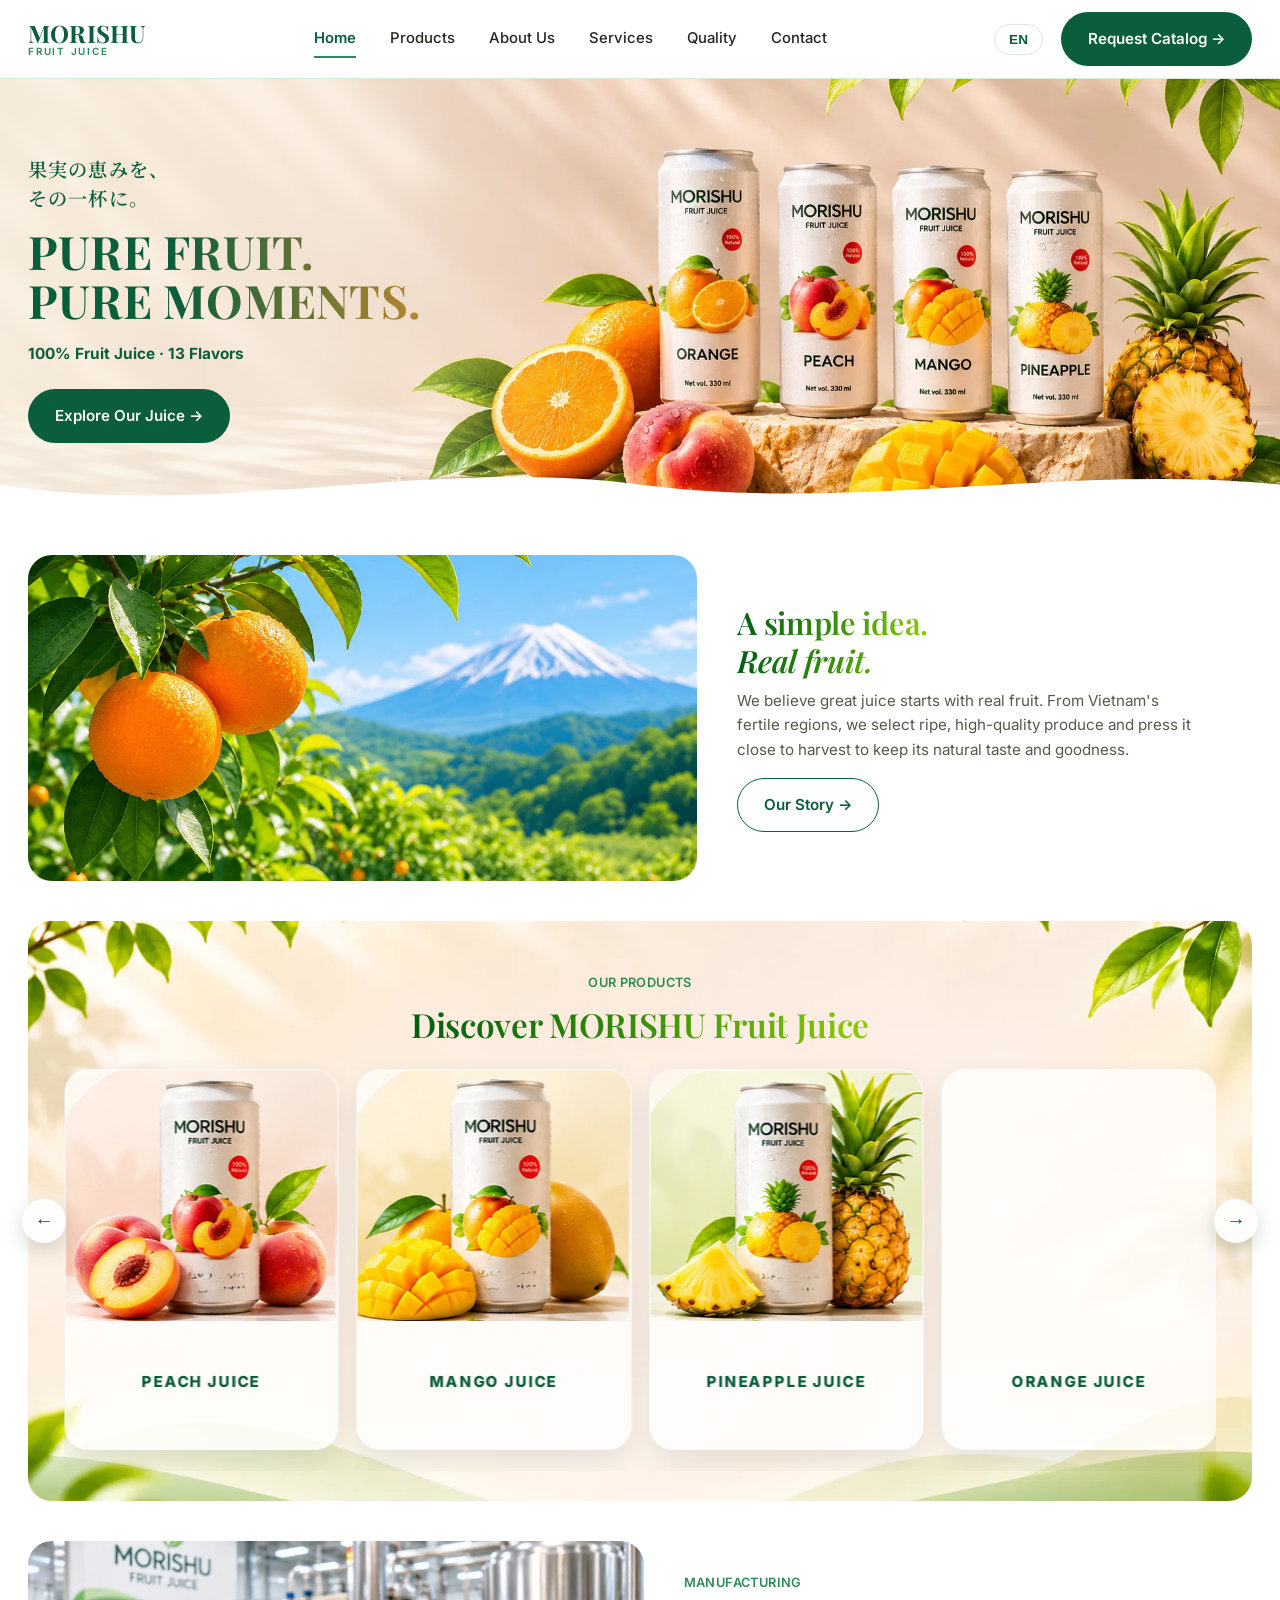
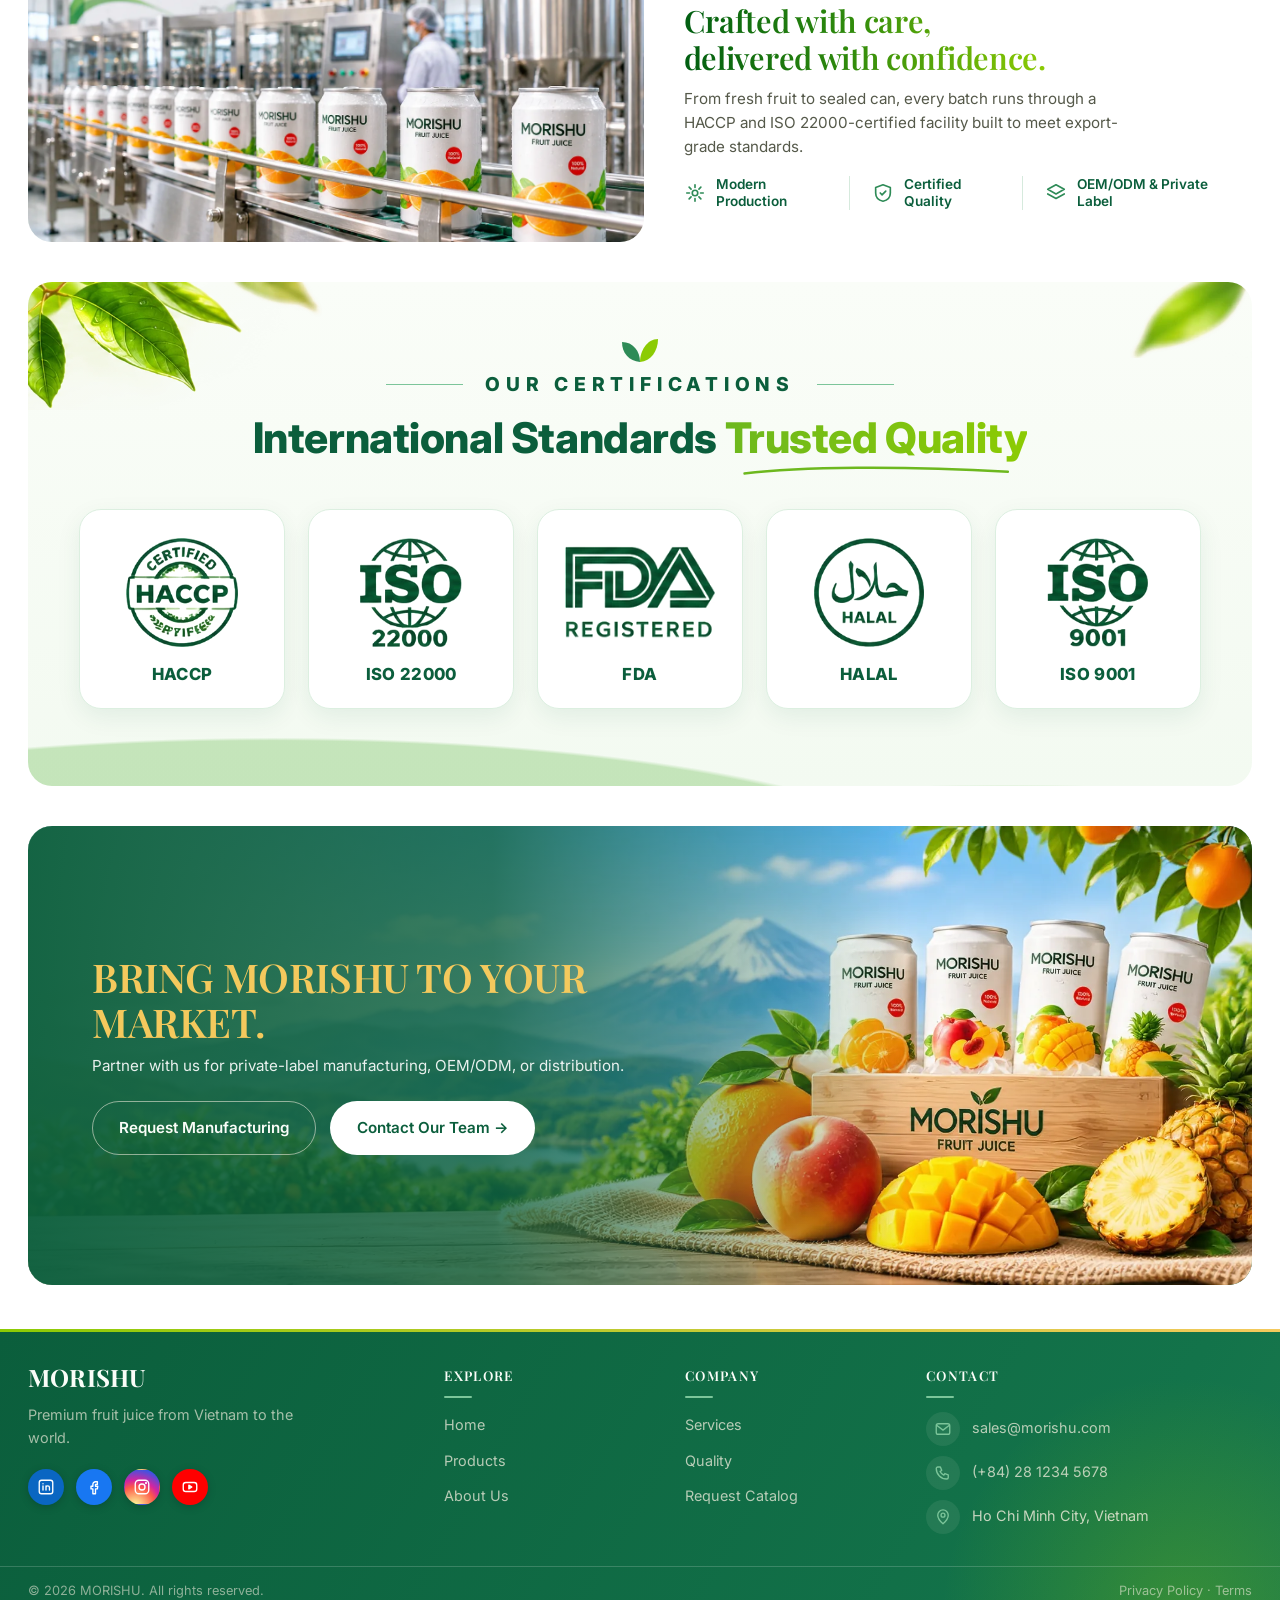
==== commit 5c078e67: "View Product gradient pill without underlines; certifications section rebuilt per mockup (5 badges i" ====
--- a/index.html
+++ b/index.html
@@ -130,15 +130,22 @@
 </section>
 
 <!-- ============ CERTIFICATIONS ============ -->
-<section class="cert-section">
-  <div class="container">
-    <div class="cert-box cert-bar">
-      <h2 class="cert-title reveal" data-en="Our Certifications" data-vi="Chứng nhận của chúng tôi">Our Certifications</h2>
-      <ul class="cert-list">
-        <li><img src="images/certs/haccp.webp" alt="HACCP certified" width="300" height="300" loading="lazy"><span>HACCP</span></li>
-        <li><img src="images/certs/iso22000.webp" alt="ISO 22000 certified" width="300" height="300" loading="lazy"><span>ISO 22000:2018</span></li>
-        <li><img src="images/certs/fda.webp" alt="FDA approval" width="300" height="300" loading="lazy"><span>FDA</span></li>
-        <li><img src="images/certs/halal.webp" alt="HALAL certification" width="300" height="300" loading="lazy"><span>HALAL</span></li>
+<section class="cv-section">
+  <div class="container">
+    <div class="cv-box">
+      <img class="cv-leaf tl" src="images/certs2/leaf-tl.webp" alt="" aria-hidden="true" loading="lazy">
+      <img class="cv-leaf tr" src="images/certs2/leaf-tr.webp" alt="" aria-hidden="true" loading="lazy">
+      <div class="cv-eyebrow reveal">
+        <svg width="38" height="30" viewBox="0 0 38 30" aria-hidden="true"><path d="M19 29C19 18 12 9 1 9c0 11 7 19 18 20z" fill="#2E8B57"/><path d="M19 29C19 18 26 6 37 6c0 12-7 22-18 23z" fill="#8CCB04"/></svg>
+        <div class="cv-line"><i></i><span data-en="OUR CERTIFICATIONS" data-vi="CHỨNG NHẬN CỦA CHÚNG TÔI">OUR CERTIFICATIONS</span><i></i></div>
+      </div>
+      <h2 class="cv-title reveal"><span class="a" data-en="International Standards" data-vi="Tiêu chuẩn quốc tế">International Standards</span> <span class="b"><span data-en="Trusted Quality" data-vi="Chất lượng tin cậy">Trusted Quality</span><svg viewBox="0 0 420 14" preserveAspectRatio="none" aria-hidden="true"><path d="M2 11C90 3 250 2 418 9" fill="none" stroke="#6DB81E" stroke-width="3" stroke-linecap="round"/></svg></span></h2>
+      <ul class="cv-list">
+        <li><img src="images/certs2/haccp.webp" alt="HACCP certified" loading="lazy"><span>HACCP</span></li>
+        <li><img src="images/certs2/iso22000.webp" alt="ISO 22000 certified" loading="lazy"><span>ISO 22000</span></li>
+        <li><img src="images/certs2/fda.webp" alt="FDA registered" loading="lazy"><span>FDA</span></li>
+        <li><img src="images/certs2/halal.webp" alt="HALAL certification" loading="lazy"><span>HALAL</span></li>
+        <li><img src="images/certs2/iso9001.webp" alt="ISO 9001 certified" loading="lazy"><span>ISO 9001</span></li>
       </ul>
     </div>
   </div>
--- a/css/style.css
+++ b/css/style.css
@@ -816,3 +816,50 @@
 .feat-body h3{ font-family:var(--font-body); font-weight:800; font-size:clamp(.95rem,1.25vw,1.15rem); letter-spacing:.1em; text-transform:uppercase; }
 .feat-body h3::after{ width:28px; height:3px; }
 .feat-card:hover .feat-body h3{ letter-spacing:.1em; }
+
+/* ---- product names v3: clean sans, taller card text area ---- */
+.feat-body h3{ font-family:var(--font-body); font-weight:800; font-size:clamp(.95rem,1.15vw,1.12rem); letter-spacing:.12em; padding-bottom:14px; }
+.feat-body{ min-height:118px; padding:28px 14px 28px; }
+.feat-section{ padding-top:36px; padding-bottom:36px; }
+.feat-card:hover .feat-body .feat-link{ margin-top:10px; }
+@media (hover:none){ .feat-body .feat-link{ margin-top:10px; } }
+
+/* ---- View Product: gradient pill, no underlines ---- */
+.feat-body h3::after{ display:none !important; }
+.feat-body h3{ padding-bottom:0; }
+.feat-body .feat-link::after{ display:none !important; }
+.feat-body .feat-link{ background:linear-gradient(90deg,#0B5E3C 0%,#2E8B57 60%,#8CCB04 100%); color:#fff !important; border-radius:999px; padding:0 22px; font-weight:700; font-size:.88rem; max-height:0; line-height:38px; box-shadow:0 6px 14px rgba(11,94,60,.22); }
+.feat-card:hover .feat-body .feat-link, .feat-card:focus-visible .feat-body .feat-link{ max-height:38px; margin-top:14px; }
+@media (hover:none){ .feat-body .feat-link{ max-height:38px; margin-top:14px; } }
+.feat-body{ min-height:128px; }
+
+/* ---- certifications v2 (per mockup) ---- */
+.cv-section{ background:#fff; padding:20px 0; }
+.cv-box{ position:relative; overflow:hidden; border-radius:24px; text-align:center; padding:clamp(34px,4vw,54px) clamp(20px,4vw,56px) clamp(56px,6vw,84px);
+  background:
+    radial-gradient(120% 60% at 20% 118%, rgba(140,203,120,.45) 0 45%, transparent 46%),
+    radial-gradient(110% 55% at 80% 125%, rgba(160,214,140,.4) 0 45%, transparent 46%),
+    linear-gradient(180deg,#FAFDF8 0%,#F3FAF1 100%); }
+.cv-box > *:not(.cv-leaf){ position:relative; z-index:1; }
+.cv-leaf{ position:absolute; pointer-events:none; z-index:0; height:auto; }
+.cv-leaf.tl{ left:0; top:0; width:min(24%,300px); }
+.cv-leaf.tr{ right:0; top:0; width:min(10%,130px); }
+.cv-leaf.br{ right:0; bottom:0; width:min(9%,120px); }
+.cv-eyebrow{ display:flex; flex-direction:column; align-items:center; gap:6px; }
+.cv-line{ display:flex; align-items:center; gap:22px; }
+.cv-line i{ display:block; width:clamp(30px,6vw,90px); height:1px; background:#7CC59A; }
+.cv-line span{ font-family:var(--font-body); font-weight:800; font-size:clamp(.85rem,1.5vw,1.3rem); letter-spacing:.3em; color:#0B5E3C; }
+.cv-title{ width:auto !important; margin:14px auto 0; background:none !important; -webkit-text-fill-color:initial !important; color:#0B5E3C; font-family:var(--font-body); font-weight:800; font-size:clamp(1.4rem,3.3vw,3rem); line-height:1.2; letter-spacing:-.01em; }
+.cv-title .a{ color:#0B5E3C; }
+.cv-title .b{ position:relative; display:inline-block; }
+.cv-title .b > span{ background:linear-gradient(90deg,#6DB81E,#8CCB04); -webkit-background-clip:text; background-clip:text; -webkit-text-fill-color:transparent; color:transparent; }
+.cv-title .b svg{ position:absolute; left:6%; bottom:-12px; width:88%; height:12px; }
+.cv-list{ list-style:none; margin:clamp(28px,3.5vw,48px) auto 0; padding:0; display:grid; grid-template-columns:repeat(5,1fr); gap:clamp(12px,1.8vw,28px); }
+.cv-list li{ background:#fff; border:1px solid #DCEFE0; border-radius:22px; box-shadow:0 8px 24px rgba(11,94,60,.08); padding:clamp(18px,2.2vw,30px) 10px clamp(14px,1.6vw,22px); display:flex; flex-direction:column; align-items:center; justify-content:flex-end; gap:14px; transition:transform .3s ease, box-shadow .3s ease; }
+.cv-list li:hover{ transform:translateY(-6px); box-shadow:0 14px 30px rgba(11,94,60,.16); }
+.cv-list img{ height:clamp(70px,8.5vw,118px); width:auto; max-width:82%; object-fit:contain; }
+.cv-list span{ font-family:var(--font-body); font-weight:800; font-size:clamp(.8rem,1.3vw,1.1rem); color:#0B5E3C; letter-spacing:.02em; }
+@media (max-width:900px){ .cv-list{ grid-template-columns:repeat(3,1fr); } .cv-line span{ letter-spacing:.18em; } }
+@media (max-width:520px){ .cv-list{ grid-template-columns:repeat(2,1fr); } .cv-leaf.tl{ width:34%; } }
+@media (max-width:900px){ .cv-list{ display:flex; flex-wrap:wrap; justify-content:center; } .cv-list li{ flex:0 0 calc(33.333% - 12px); } }
+@media (max-width:520px){ .cv-list li{ flex:0 0 calc(50% - 8px); } }
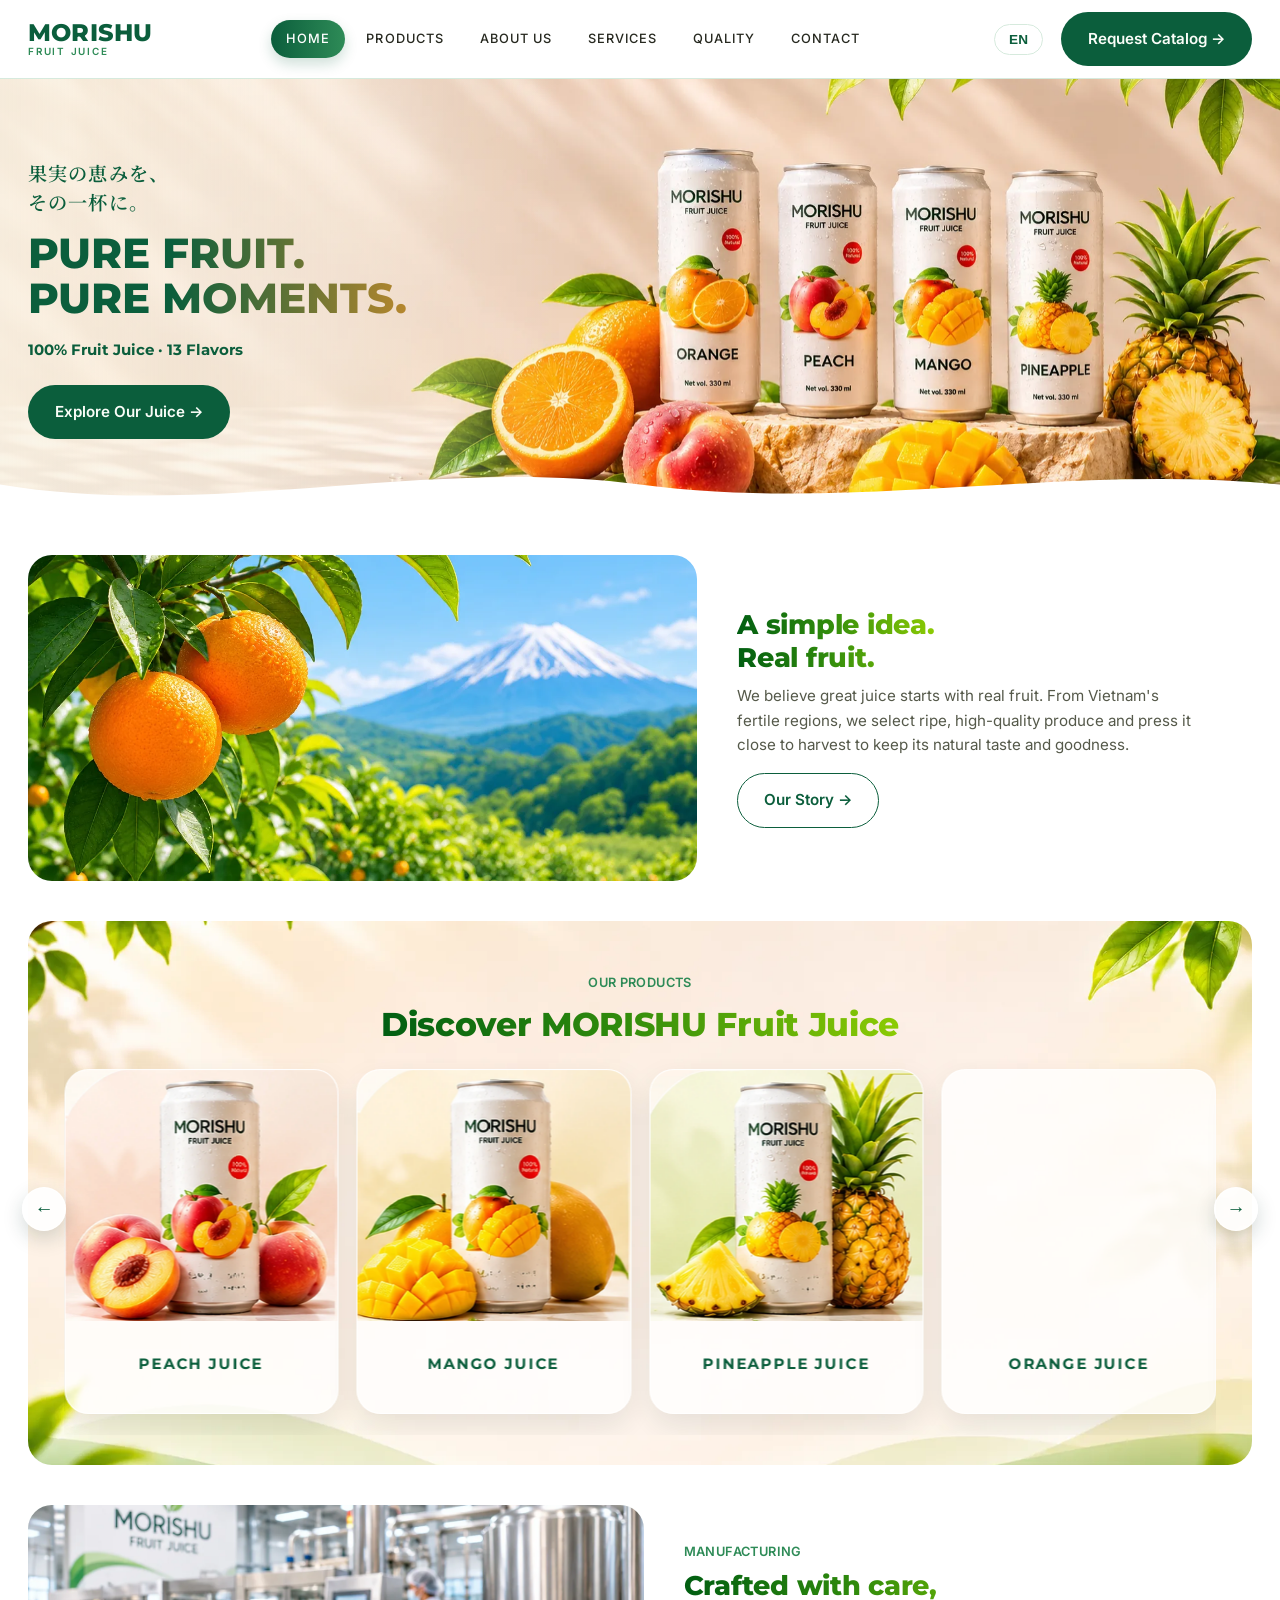
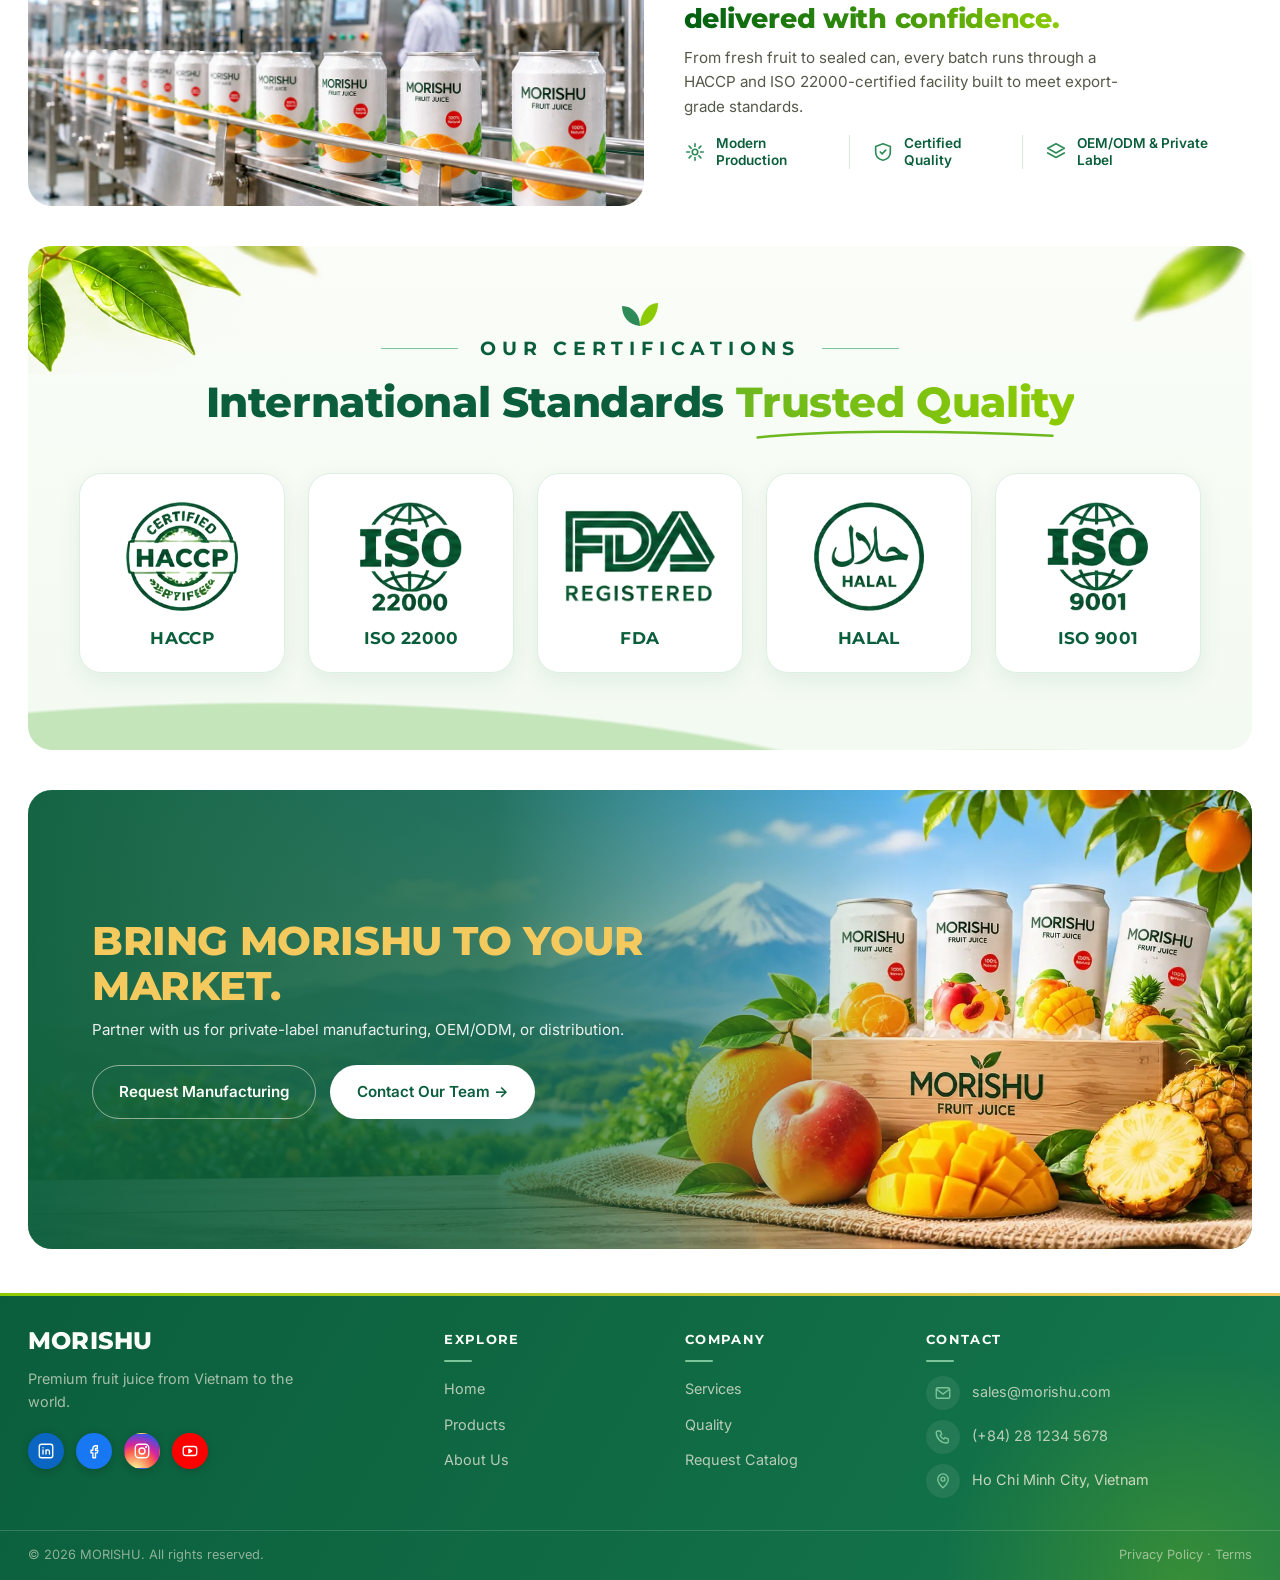
==== commit 492ac3b8: "Typography: Montserrat 800/700 headings, Inter 400 body, Inter 500 nav; tighter product cards Co-Aut" ====
--- a/index.html
+++ b/index.html
@@ -7,7 +7,7 @@
 <meta name="description" content="MORISHU presses 13 real fruits grown across Vietnam into every can — 100% fruit juice, no added sugar, HACCP &amp; ISO certified for export.">
 <link rel="preconnect" href="https://fonts.googleapis.com">
 <link rel="preconnect" href="https://fonts.gstatic.com" crossorigin>
-<link href="https://fonts.googleapis.com/css2?family=Playfair+Display:ital,wght@0,500;0,600;0,700;0,800;0,900;1,500;1,600&family=Inter:wght@400;500;600;700;800&display=swap" rel="stylesheet">
+<link href="https://fonts.googleapis.com/css2?family=Montserrat:ital,wght@0,700;0,800;1,700;1,800&family=Inter:wght@400;500;600;700&display=swap" rel="stylesheet">
 <link href="https://fonts.googleapis.com/css2?family=Noto+Serif+JP:wght@500;600&display=swap" rel="stylesheet">
 <link rel="stylesheet" href="css/style.css">
 </head>
--- a/css/style.css
+++ b/css/style.css
@@ -19,7 +19,7 @@
   --ink-soft:     #55594A;
   --white:        #FFFFFF;
 
-  --font-display: "Playfair Display", "Noto Serif", Georgia, serif;
+  --font-display: "Montserrat", "Inter", -apple-system, BlinkMacSystemFont, sans-serif;
   --font-body:    "Inter", "Noto Sans", -apple-system, BlinkMacSystemFont, sans-serif;
 
   --maxw: 1320px;
@@ -863,3 +863,39 @@
 @media (max-width:520px){ .cv-list{ grid-template-columns:repeat(2,1fr); } .cv-leaf.tl{ width:34%; } }
 @media (max-width:900px){ .cv-list{ display:flex; flex-wrap:wrap; justify-content:center; } .cv-list li{ flex:0 0 calc(33.333% - 12px); } }
 @media (max-width:520px){ .cv-list li{ flex:0 0 calc(50% - 8px); } }
+
+/* ---- header: uppercase nav, pill hover (no underline) ---- */
+.main-nav{ gap:6px; }
+.main-nav a{ text-transform:uppercase; letter-spacing:.08em; font-size:.8rem; font-weight:700; padding:9px 15px; border-radius:999px; transition:background .3s ease, color .3s ease, transform .3s ease, box-shadow .3s ease; }
+.main-nav a::after{ display:none !important; }
+.main-nav a:hover{ background:#E8F6EC; color:#0B5E3C; transform:translateY(-2px); }
+.main-nav a[aria-current="page"]{ background:linear-gradient(90deg,#0B5E3C,#2E8B57); color:#fff; font-weight:700; box-shadow:0 6px 14px rgba(11,94,60,.2); }
+.main-nav a[aria-current="page"]:hover{ transform:translateY(-2px); }
+@media (max-width:1100px){ .main-nav a{ padding:8px 10px; letter-spacing:.05em; } }
+
+/* ---- hero: entrance + slow zoom effects ---- */
+@keyframes heroUp{ from{ opacity:0; transform:translateY(26px); } to{ opacity:1; transform:none; } }
+@keyframes heroZoom{ from{ transform:scale(1.08); } to{ transform:scale(1); } }
+@keyframes heroFloat{ 0%,100%{ transform:scale(1) translateY(0); } 50%{ transform:scale(1.025) translateY(-6px); } }
+.hero{ overflow:hidden; }
+.hero-bg{ transform-origin:70% 60%; animation:heroZoom 1.8s cubic-bezier(.2,.7,.2,1) both, heroFloat 12s ease-in-out 1.8s infinite; }
+.hero-jp, .hero h1, .hero-meta2, .hero-grid .btn{ opacity:0; animation:heroUp .9s cubic-bezier(.2,.7,.2,1) forwards; }
+.hero-jp{ animation-delay:.15s; }
+.hero h1{ animation-delay:.35s; }
+.hero-meta2{ animation-delay:.55s; }
+.hero-grid .btn{ animation-delay:.75s; }
+.hero-grid .btn:hover{ transform:translateY(-3px); box-shadow:0 10px 22px rgba(11,94,60,.28); }
+@media (prefers-reduced-motion:reduce){ .hero-bg, .hero-jp, .hero h1, .hero-meta2, .hero-grid .btn{ animation:none; opacity:1; } }
+
+/* ---- typography spec: Montserrat 800 headings / 700 subheadings, Inter 400 body / 500 nav ---- */
+body{ font-family:"Inter","Noto Sans",-apple-system,sans-serif; font-weight:400; }
+h1,h2,.logo .mark,.cv-title,.cert-title{ font-family:"Montserrat","Inter",sans-serif !important; font-weight:800 !important; }
+h3,h4,.feat-body h3,.hero-meta2,.cv-line span,.cv-list span,.cert-list span{ font-family:"Montserrat","Inter",sans-serif !important; font-weight:700 !important; }
+.main-nav a, .main-nav a[aria-current="page"]{ font-family:"Inter",sans-serif; font-weight:500 !important; }
+h1,h2{ letter-spacing:-.01em; }
+.hero h1{ font-size:clamp(1.8rem,3.3vw,3.1rem); letter-spacing:0; }
+.story2 h2,.mfg2 h2{ font-size:clamp(1.4rem,2.1vw,1.95rem); }
+h2 em{ font-style:normal; }
+
+/* ---- product cards: tighter text area ---- */
+.feat-body{ min-height:92px; padding:18px 14px 18px; }
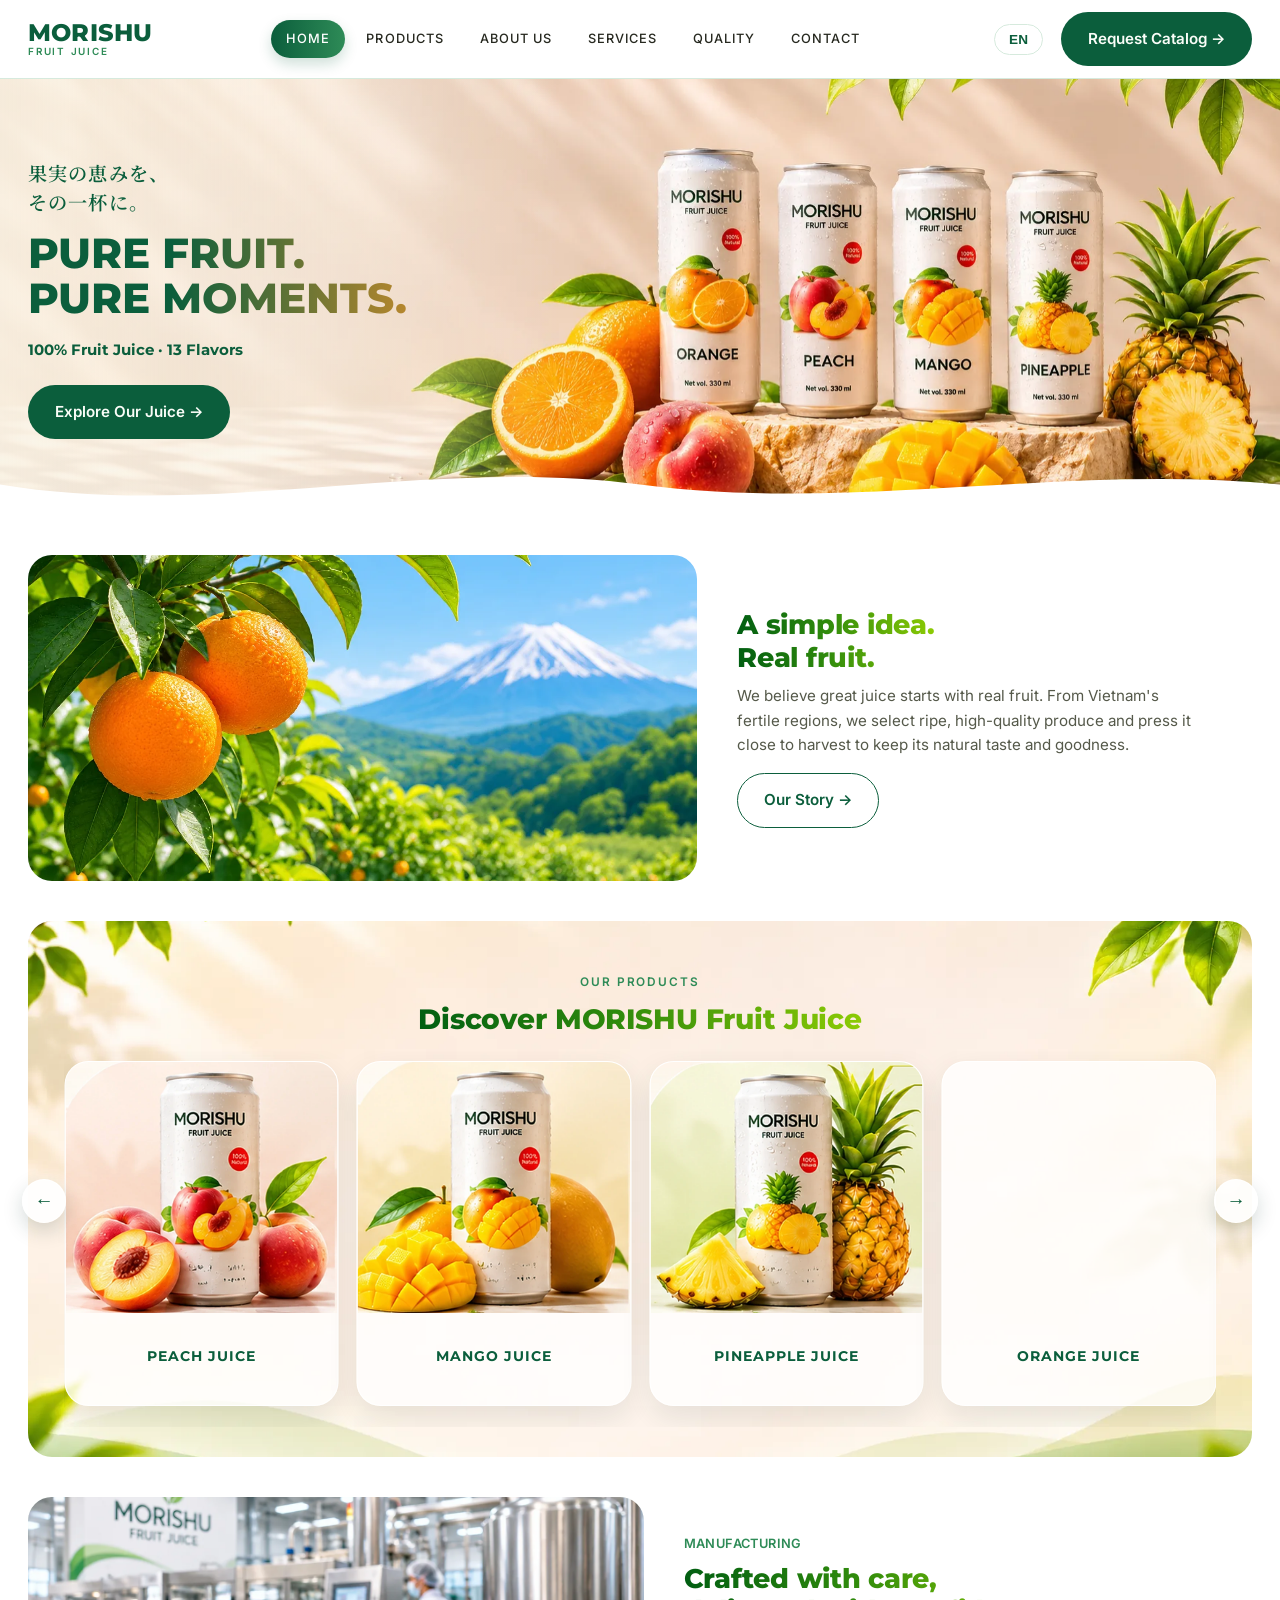
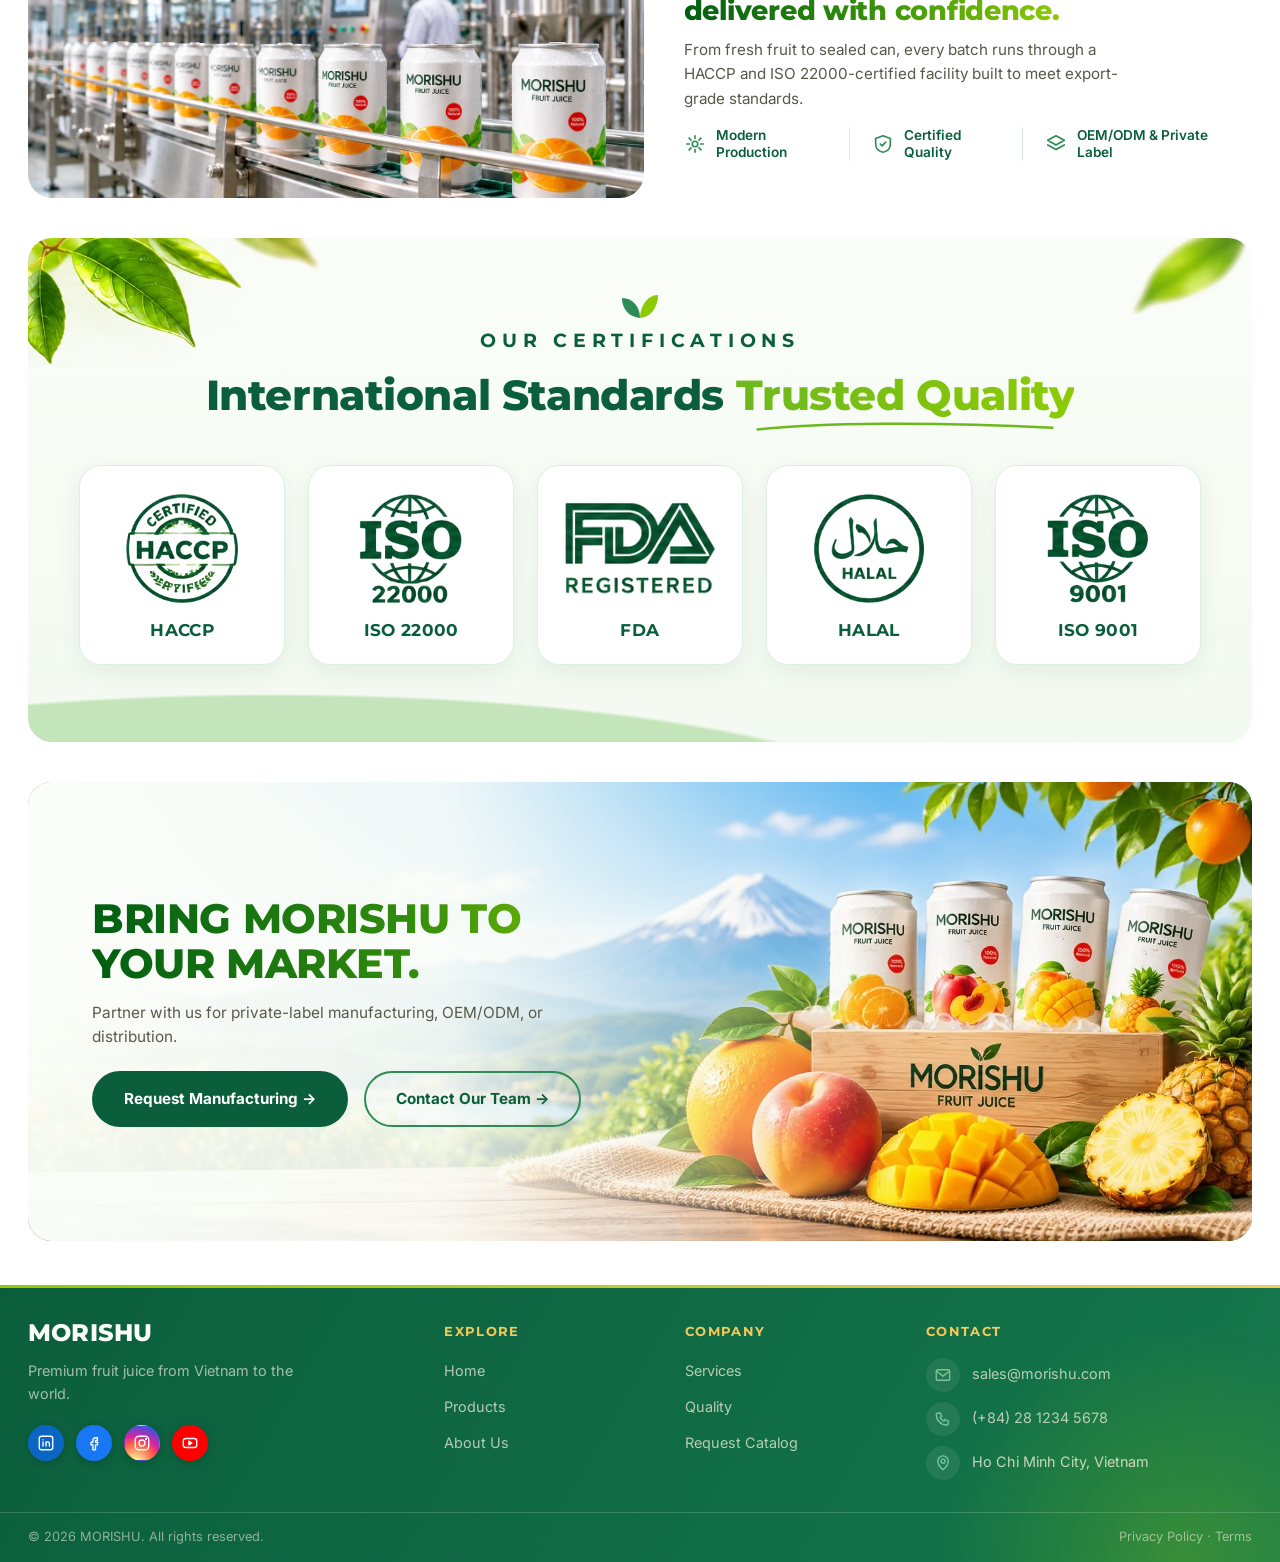
==== commit eb1d5ab8: "CTA: light layout per mockup, gradient heading, dark-green + outline buttons Co-Authored-By: Claude " ====
--- a/index.html
+++ b/index.html
@@ -161,7 +161,7 @@
         <p data-en="Partner with us for private-label manufacturing, OEM/ODM, or distribution." data-vi="Hợp tác cùng chúng tôi về sản xuất nhãn hàng riêng, OEM/ODM hoặc phân phối.">Partner with us for private-label manufacturing, OEM/ODM, or distribution.</p>
       </div>
       <div class="cta-actions">
-        <a href="services.html" class="btn btn-outline-light" data-en="Request Manufacturing" data-vi="Yêu cầu sản xuất">Request Manufacturing</a>
+        <a href="services.html" class="btn btn-outline-light" data-en="Request Manufacturing →" data-vi="Yêu cầu sản xuất →">Request Manufacturing →</a>
         <a href="contact.html" class="btn btn-primary" data-en="Contact Our Team →" data-vi="Liên hệ đội ngũ →">Contact Our Team →</a>
       </div>
     </div>
--- a/css/style.css
+++ b/css/style.css
@@ -899,3 +899,32 @@
 
 /* ---- product cards: tighter text area ---- */
 .feat-body{ min-height:92px; padding:18px 14px 18px; }
+
+/* ---- footer headings: no underline, accent colour ---- */
+.site-footer h4::after{ display:none !important; }
+.site-footer h4{ color:#F4C95D !important; padding-bottom:0; margin-bottom:16px; }
+
+/* ---- refine product-section text (less heavy) ---- */
+html{ -webkit-font-smoothing:antialiased; -moz-osx-font-smoothing:grayscale; text-rendering:optimizeLegibility; }
+.feat-section .section-head h2{ font-size:clamp(1.4rem,2.2vw,2.1rem); letter-spacing:-.005em; }
+.feat-section .eyebrow{ letter-spacing:.16em; font-weight:600; font-size:.74rem; }
+.feat-body h3{ font-size:clamp(.88rem,1.05vw,1rem); letter-spacing:.07em; }
+.feat-body .feat-link{ font-size:.82rem; }
+
+/* certifications label: no side lines */
+.cv-line i{ display:none !important; }
+
+/* ---- CTA: light layout per mockup (dark gradient heading, dark-green + outline buttons) ---- */
+.cta-photo::before{ display:block !important; background:linear-gradient(90deg, rgba(250,253,248,.97) 0%, rgba(250,253,248,.9) 34%, rgba(250,253,248,.35) 56%, rgba(250,253,248,0) 72%) !important; }
+.cta-photo h2{ background:linear-gradient(90deg,#015E12 0%,#2F8A0C 55%,#8CCB04 100%) !important; -webkit-background-clip:text !important; background-clip:text !important; -webkit-text-fill-color:transparent !important; color:transparent !important; width:fit-content; font-size:clamp(1.7rem,3.2vw,3rem); line-height:1.12; letter-spacing:-.01em; margin-bottom:14px; }
+.cta-photo p{ color:#5A5A4A !important; font-size:clamp(.95rem,1.2vw,1.12rem); line-height:1.55; max-width:30em; }
+.cta-photo .cta-actions{ gap:16px; }
+.cta-photo .cta-actions .btn{ padding:14px 30px; font-weight:700; border-radius:999px; transition:transform .25s ease, box-shadow .25s ease, background .25s ease, color .25s ease; }
+.cta-photo .cta-actions .btn-outline-light{ background:#0B5E3C !important; color:#fff !important; border:2px solid #0B5E3C !important; order:1; }
+.cta-photo .cta-actions .btn-primary{ background:transparent !important; color:#0B5E3C !important; border:2px solid #2E8B57 !important; order:2; }
+.cta-photo .cta-actions .btn:hover{ transform:translateY(-3px); box-shadow:0 10px 20px rgba(11,94,60,.22); }
+.cta-photo .cta-actions .btn-primary:hover{ background:#E8F6EC !important; }
+@media (max-width:900px){
+  .cta-photo{ background:#FAFDF8 !important; border:1px solid #DCEFE0; }
+  .cta-photo h2{ font-size:clamp(1.5rem,6.4vw,2rem); }
+}
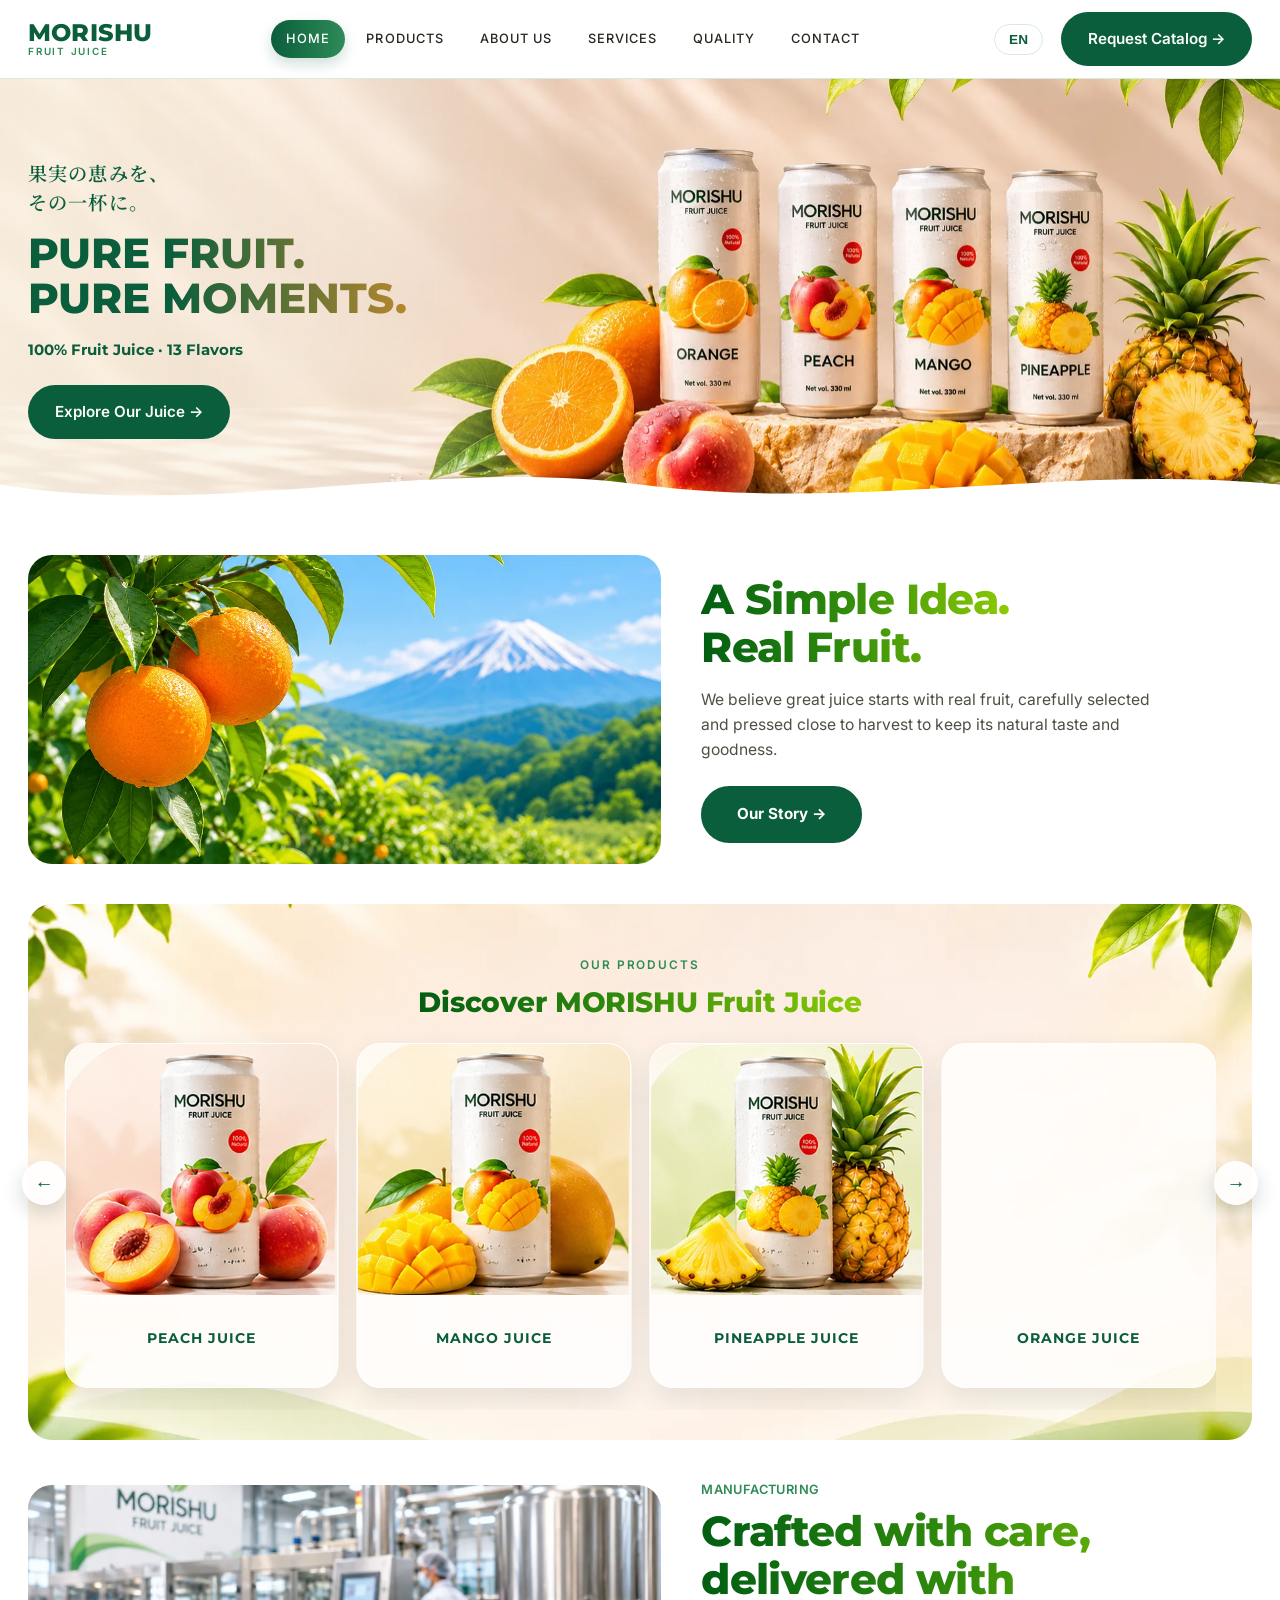
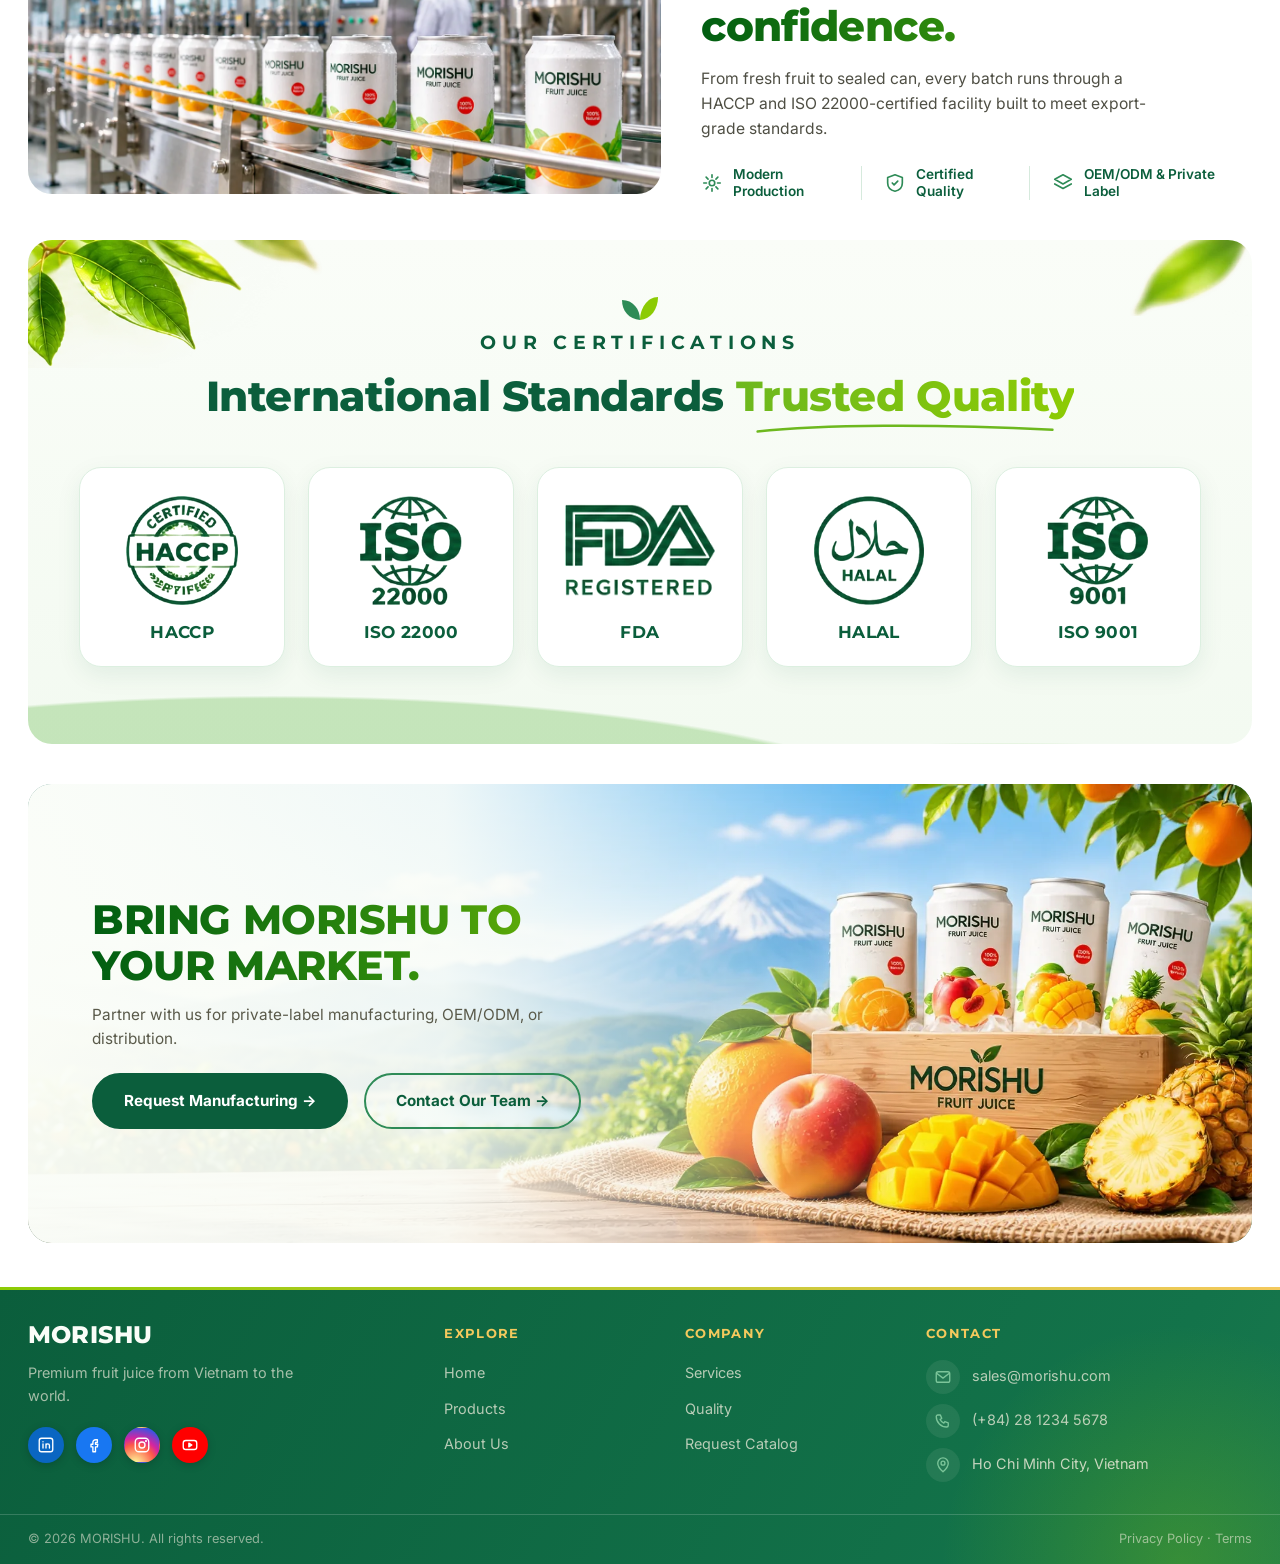
==== commit 397f02be: "Story text per mockup: title-case gradient heading, shorter copy, filled button Co-Authored-By: Clau" ====
--- a/index.html
+++ b/index.html
@@ -60,9 +60,9 @@
   <div class="container story2">
     <div class="story-photo reveal"><img src="images/story/orchard.webp" alt="Ripe oranges on the tree in a Vietnamese orchard with mountains in the background" width="1200" height="800" loading="lazy"></div>
     <div class="story-text reveal">
-      <h2 data-en="A simple idea.<br><em>Real fruit.</em>" data-vi="Một ý tưởng giản dị.<br><em>Trái cây thật.</em>">A simple idea.<br><em>Real fruit.</em></h2>
-      <p data-en="We believe great juice starts with real fruit. From Vietnam's fertile regions, we select ripe, high-quality produce and press it close to harvest to keep its natural taste and goodness." data-vi="Chúng tôi tin rằng nước ép ngon bắt đầu từ trái cây thật. Từ những vùng đất màu mỡ của Việt Nam, chúng tôi chọn trái cây chín, chất lượng cao và ép ngay sau thu hoạch để giữ trọn vị tự nhiên.">We believe great juice starts with real fruit. From Vietnam's fertile regions, we select ripe, high-quality produce and press it close to harvest to keep its natural taste and goodness.</p>
-      <a href="about.html" class="btn btn-outline" data-en="Our Story →" data-vi="Câu chuyện của chúng tôi →">Our Story →</a>
+      <h2 data-en="A Simple Idea.<br>Real Fruit." data-vi="Một ý tưởng giản dị.<br>Trái cây thật.">A Simple Idea.<br>Real Fruit.</h2>
+      <p data-en="We believe great juice starts with real fruit, carefully selected and pressed close to harvest to keep its natural taste and goodness." data-vi="Chúng tôi tin rằng nước ép ngon bắt đầu từ trái cây thật, được chọn lọc kỹ và ép ngay sau thu hoạch để giữ trọn vị tự nhiên.">We believe great juice starts with real fruit, carefully selected and pressed close to harvest to keep its natural taste and goodness.</p>
+      <a href="about.html" class="btn btn-primary" data-en="Our Story →" data-vi="Câu chuyện của chúng tôi →">Our Story →</a>
     </div>
   </div>
 </section>
--- a/css/style.css
+++ b/css/style.css
@@ -928,3 +928,11 @@
   .cta-photo{ background:#FAFDF8 !important; border:1px solid #DCEFE0; }
   .cta-photo h2{ font-size:clamp(1.5rem,6.4vw,2rem); }
 }
+
+/* ---- story text per mockup ---- */
+.story2{ grid-template-columns:1.15fr 1fr; }
+.story2 .story-text h2{ font-size:clamp(1.9rem,3.3vw,3.1rem); line-height:1.12; letter-spacing:-.015em; margin-bottom:16px; }
+.story2 .story-text p{ font-size:clamp(.98rem,1.2vw,1.12rem); line-height:1.6; color:#4F4F44; max-width:30em; margin-bottom:24px; }
+.story2 .story-text .btn-primary{ background:#0B5E3C; color:#fff; border:2px solid #0B5E3C; padding:14px 34px; font-weight:700; border-radius:999px; transition:transform .25s ease, box-shadow .25s ease; }
+.story2 .story-text .btn-primary:hover{ transform:translateY(-3px); box-shadow:0 10px 20px rgba(11,94,60,.22); }
+@media (max-width:900px){ .story2{ grid-template-columns:1fr; } }
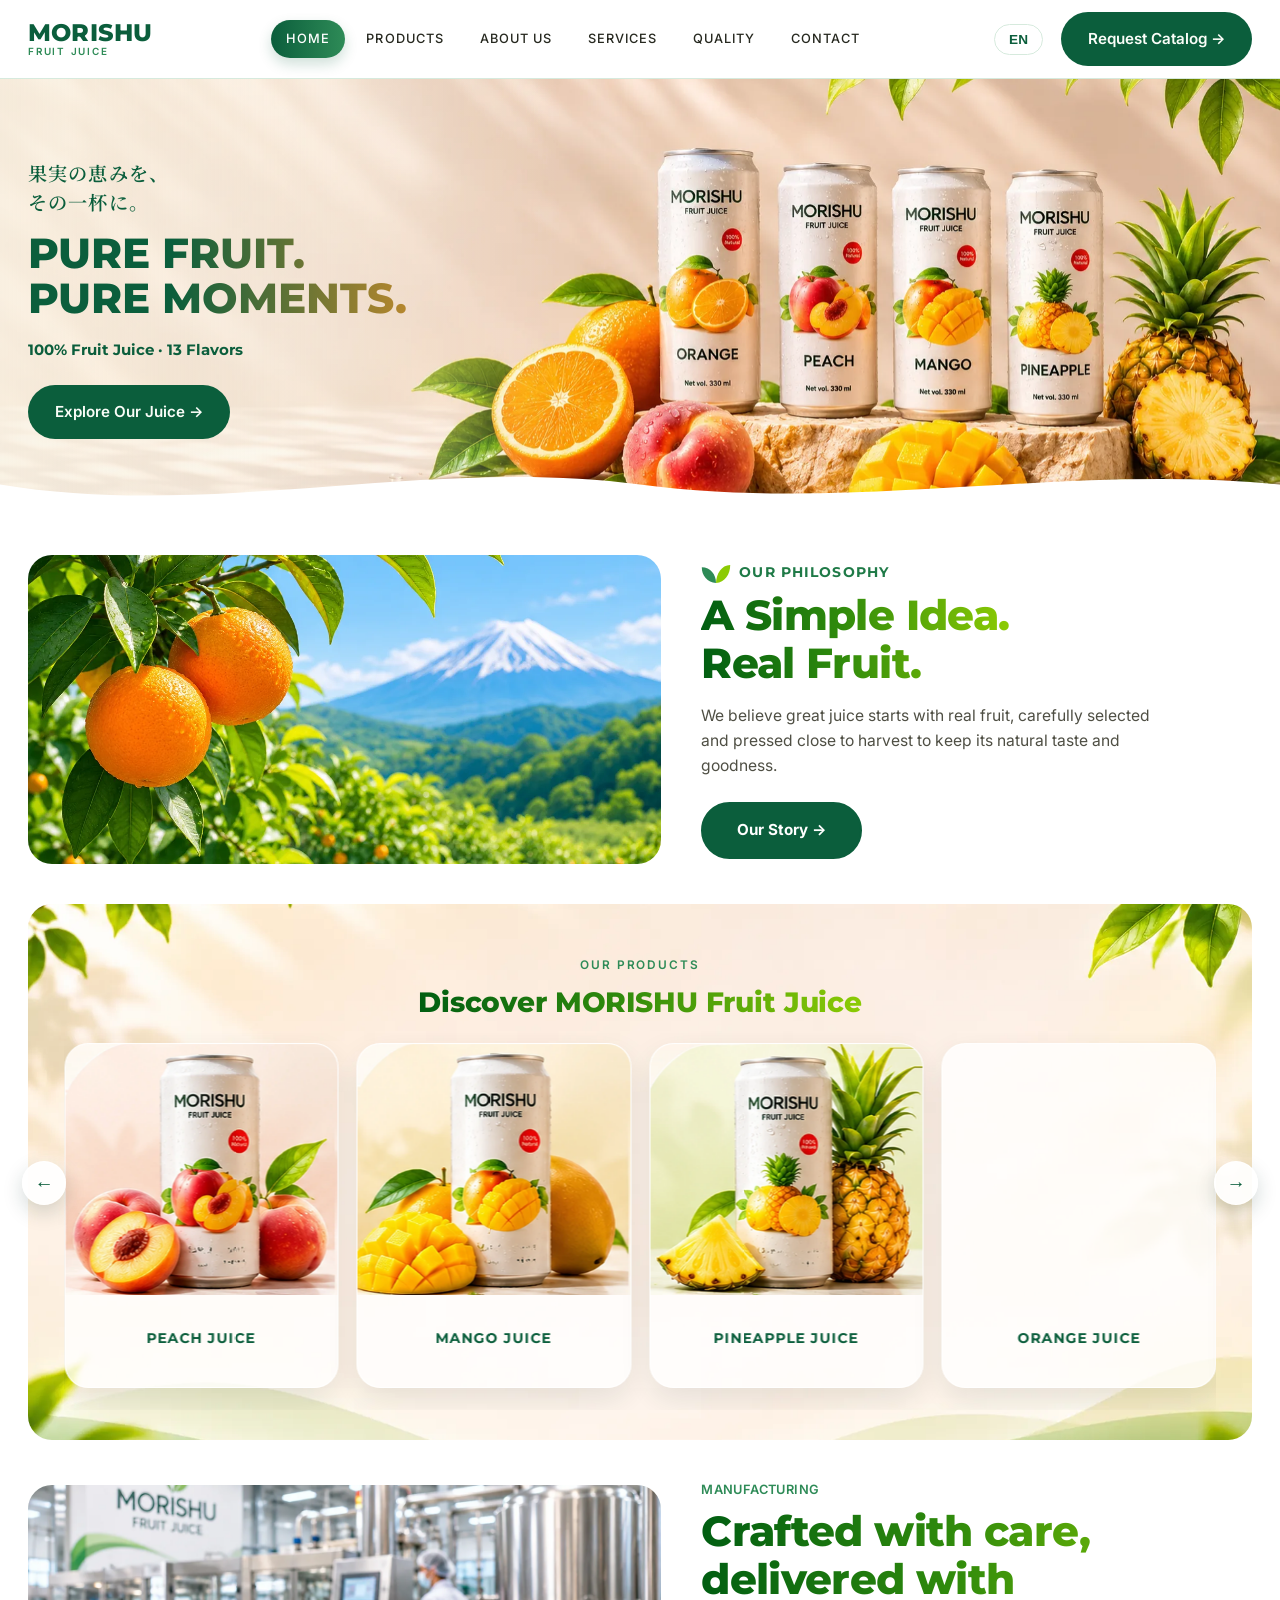
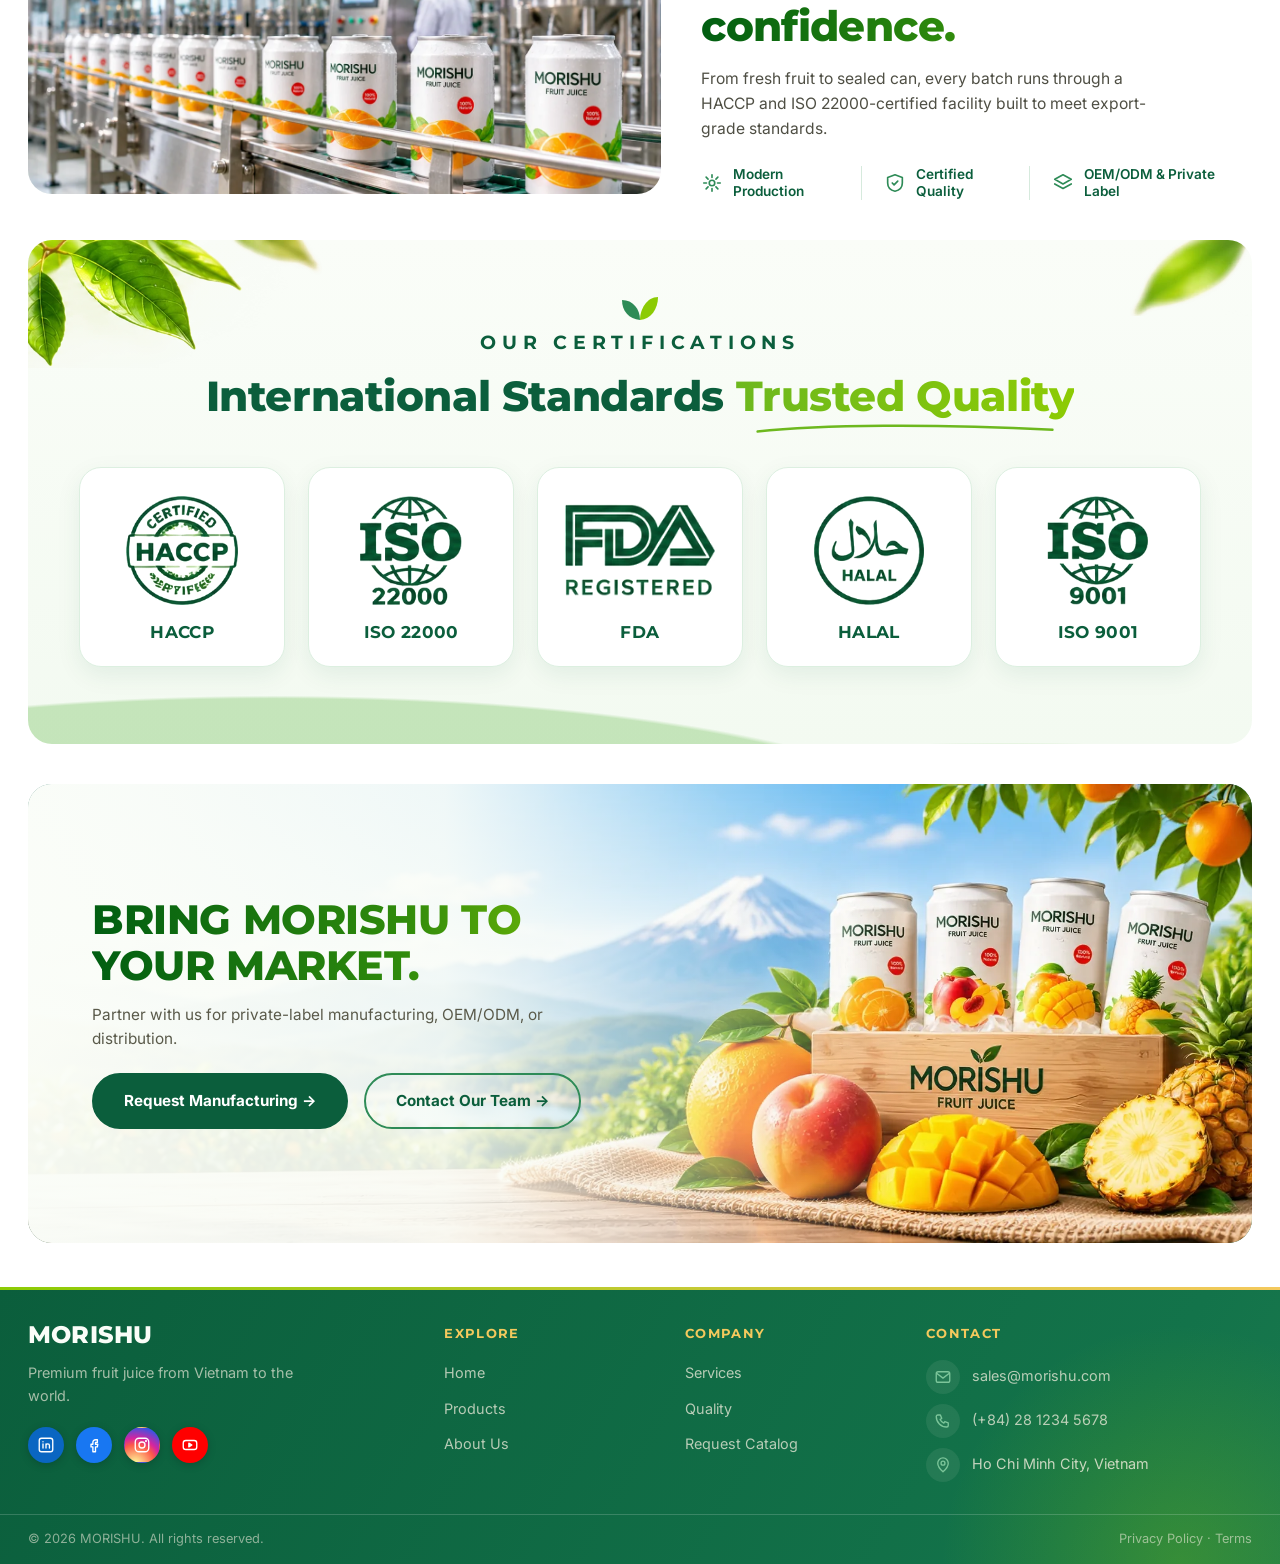
==== commit ccd0617a: "Story: restore OUR PHILOSOPHY label with leaf icon per mockup Co-Authored-By: Claude Sonnet 5.5 <nor" ====
--- a/index.html
+++ b/index.html
@@ -60,6 +60,7 @@
   <div class="container story2">
     <div class="story-photo reveal"><img src="images/story/orchard.webp" alt="Ripe oranges on the tree in a Vietnamese orchard with mountains in the background" width="1200" height="800" loading="lazy"></div>
     <div class="story-text reveal">
+      <div class="eyebrow story-eyebrow"><svg width="30" height="24" viewBox="0 0 38 30" aria-hidden="true"><path d="M19 29C19 18 12 9 1 9c0 11 7 19 18 20z" fill="#2E8B57"/><path d="M19 29C19 18 26 6 37 6c0 12-7 22-18 23z" fill="#8CCB04"/></svg><span data-en="OUR PHILOSOPHY" data-vi="TRIẾT LÝ CỦA CHÚNG TÔI">OUR PHILOSOPHY</span></div>
       <h2 data-en="A Simple Idea.<br>Real Fruit." data-vi="Một ý tưởng giản dị.<br>Trái cây thật.">A Simple Idea.<br>Real Fruit.</h2>
       <p data-en="We believe great juice starts with real fruit, carefully selected and pressed close to harvest to keep its natural taste and goodness." data-vi="Chúng tôi tin rằng nước ép ngon bắt đầu từ trái cây thật, được chọn lọc kỹ và ép ngay sau thu hoạch để giữ trọn vị tự nhiên.">We believe great juice starts with real fruit, carefully selected and pressed close to harvest to keep its natural taste and goodness.</p>
       <a href="about.html" class="btn btn-primary" data-en="Our Story →" data-vi="Câu chuyện của chúng tôi →">Our Story →</a>
--- a/css/style.css
+++ b/css/style.css
@@ -936,3 +936,6 @@
 .story2 .story-text .btn-primary{ background:#0B5E3C; color:#fff; border:2px solid #0B5E3C; padding:14px 34px; font-weight:700; border-radius:999px; transition:transform .25s ease, box-shadow .25s ease; }
 .story2 .story-text .btn-primary:hover{ transform:translateY(-3px); box-shadow:0 10px 20px rgba(11,94,60,.22); }
 @media (max-width:900px){ .story2{ grid-template-columns:1fr; } }
+
+.story-eyebrow{ display:flex; align-items:center; gap:12px; margin-bottom:10px; }
+.story-eyebrow span{ font-family:"Montserrat","Inter",sans-serif; font-weight:700; font-size:clamp(.85rem,1.1vw,1rem); letter-spacing:.08em; color:#1F7A47; }
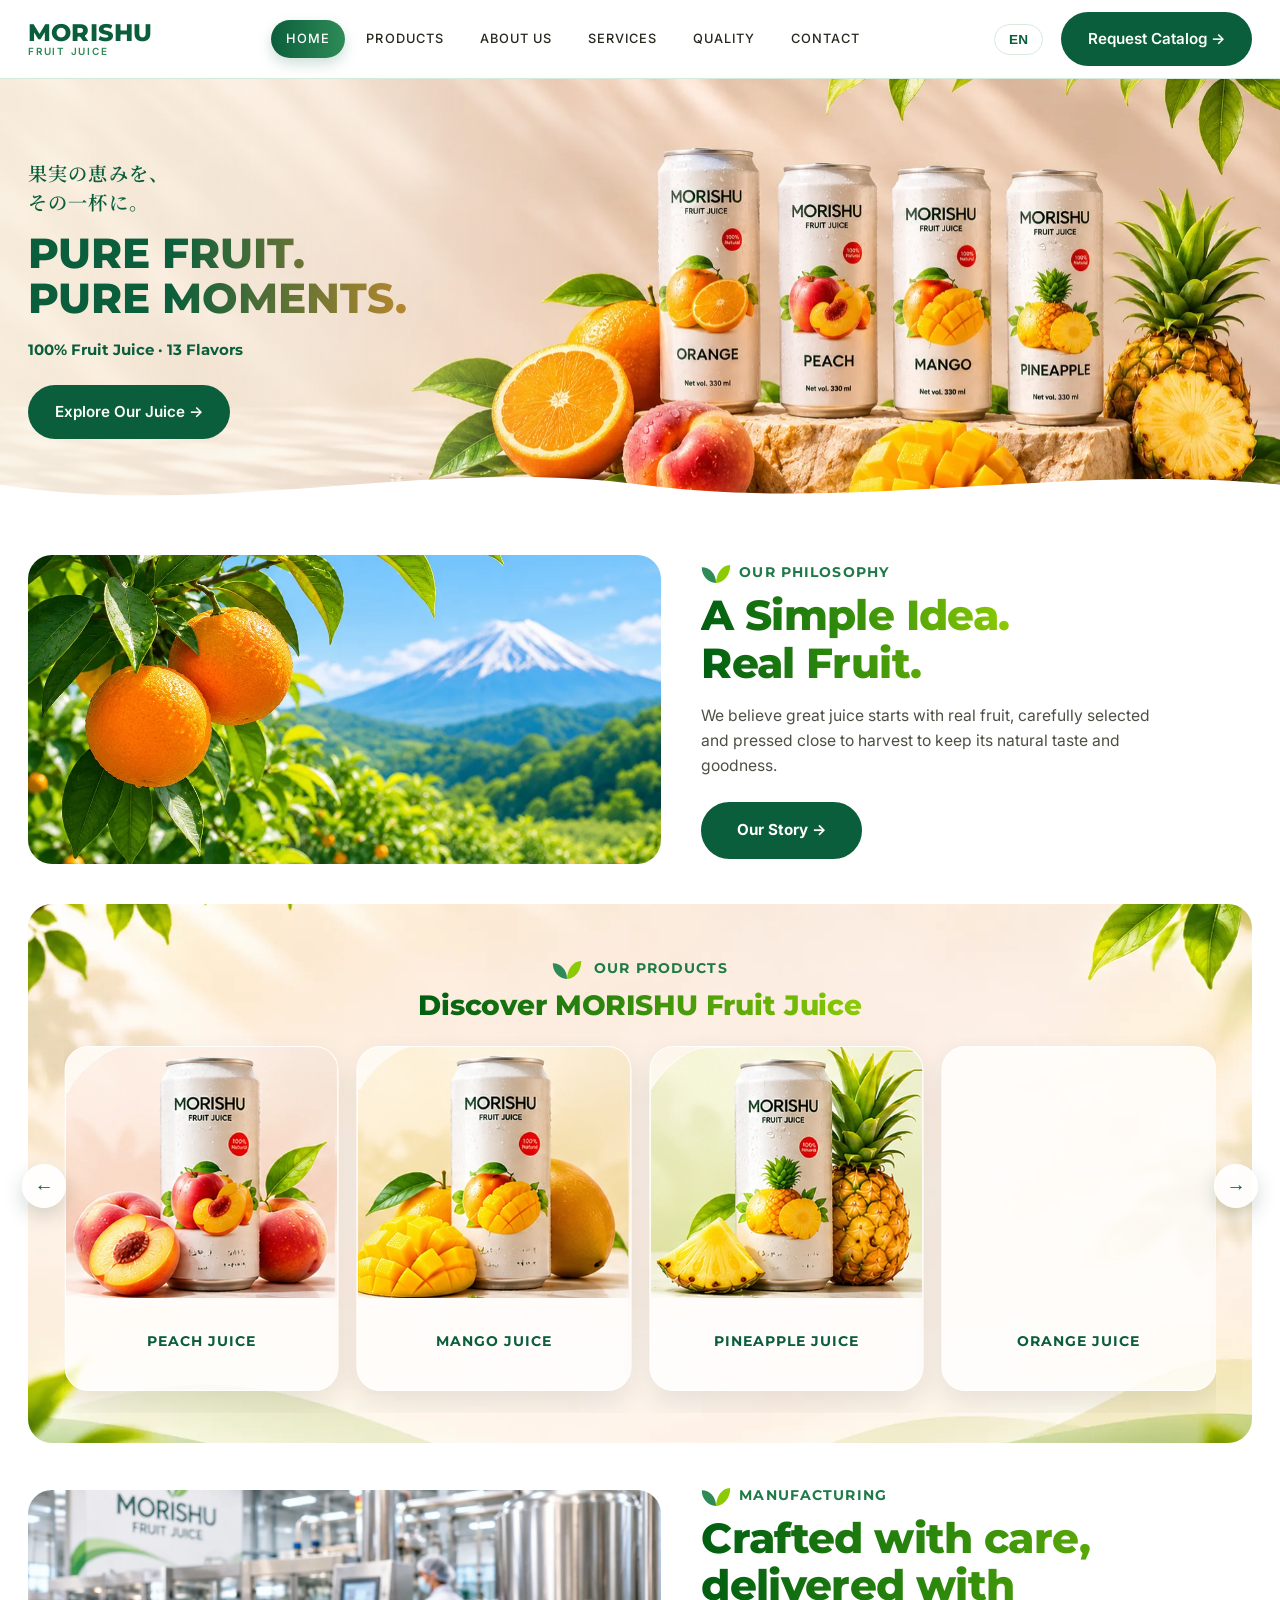
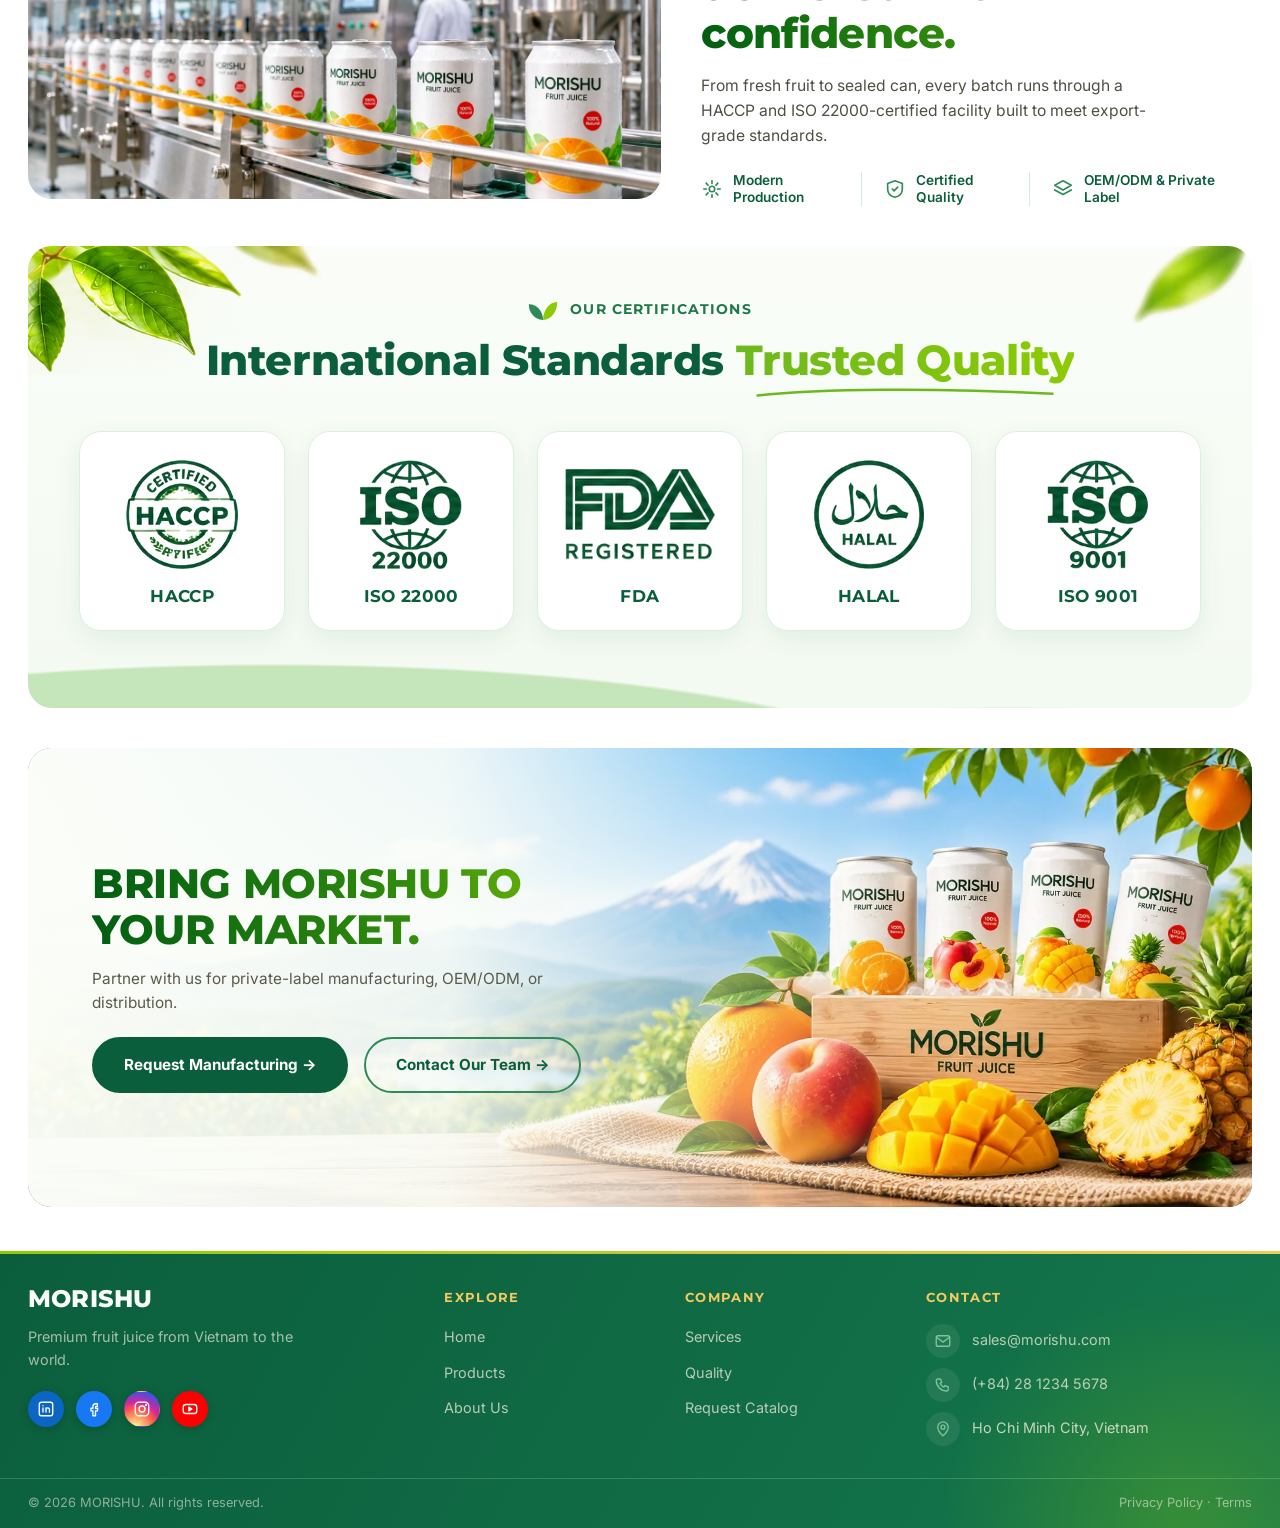
==== commit bb6dfba8: "Unify eyebrow labels (leaf + Montserrat) for Manufacturing, Our Products, Our Certifications Co-Auth" ====
--- a/index.html
+++ b/index.html
@@ -73,7 +73,7 @@
   <img class="feat-bg" src="images/bg/section-bg.webp" alt="" width="1920" height="1081" loading="lazy">
   <div class="container">
     <div class="section-head center reveal">
-      <div class="eyebrow" data-en="OUR PRODUCTS" data-vi="SẢN PHẨM">OUR PRODUCTS</div>
+      <div class="eyebrow story-eyebrow"><svg width="30" height="24" viewBox="0 0 38 30" aria-hidden="true"><path d="M19 29C19 18 12 9 1 9c0 11 7 19 18 20z" fill="#2E8B57"/><path d="M19 29C19 18 26 6 37 6c0 12-7 22-18 23z" fill="#8CCB04"/></svg><span data-en="OUR PRODUCTS" data-vi="SẢN PHẨM">OUR PRODUCTS</span></div>
       <h2 data-en="Discover MORISHU Fruit Juice" data-vi="Khám phá nước ép trái cây MORISHU">Discover MORISHU Fruit Juice</h2>
     </div>
     <div class="feat-carousel reveal" aria-roledescription="carousel">
@@ -118,7 +118,7 @@
   <div class="container story2 mfg2">
     <div class="story-photo reveal"><img src="images/factory/production-line.webp" alt="MORISHU juice cans moving along a stainless-steel production line in the factory" width="1400" height="900" loading="lazy"></div>
     <div class="story-text reveal">
-      <div class="eyebrow" data-en="MANUFACTURING" data-vi="SẢN XUẤT">MANUFACTURING</div>
+      <div class="eyebrow story-eyebrow"><svg width="30" height="24" viewBox="0 0 38 30" aria-hidden="true"><path d="M19 29C19 18 12 9 1 9c0 11 7 19 18 20z" fill="#2E8B57"/><path d="M19 29C19 18 26 6 37 6c0 12-7 22-18 23z" fill="#8CCB04"/></svg><span data-en="MANUFACTURING" data-vi="SẢN XUẤT">MANUFACTURING</span></div>
       <h2 data-en="Crafted with care,<br>delivered with confidence." data-vi="Chế biến tận tâm,<br>giao hàng tin cậy.">Crafted with care,<br>delivered with confidence.</h2>
       <p data-en="From fresh fruit to sealed can, every batch runs through a HACCP and ISO 22000-certified facility built to meet export-grade standards." data-vi="Từ trái cây tươi đến lon đóng kín, mỗi lô hàng đều qua nhà máy đạt chứng nhận HACCP và ISO 22000, đáp ứng tiêu chuẩn xuất khẩu.">From fresh fruit to sealed can, every batch runs through a HACCP and ISO 22000-certified facility built to meet export-grade standards.</p>
       <ul class="mfg-feats">
@@ -136,10 +136,7 @@
     <div class="cv-box">
       <img class="cv-leaf tl" src="images/certs2/leaf-tl.webp" alt="" aria-hidden="true" loading="lazy">
       <img class="cv-leaf tr" src="images/certs2/leaf-tr.webp" alt="" aria-hidden="true" loading="lazy">
-      <div class="cv-eyebrow reveal">
-        <svg width="38" height="30" viewBox="0 0 38 30" aria-hidden="true"><path d="M19 29C19 18 12 9 1 9c0 11 7 19 18 20z" fill="#2E8B57"/><path d="M19 29C19 18 26 6 37 6c0 12-7 22-18 23z" fill="#8CCB04"/></svg>
-        <div class="cv-line"><i></i><span data-en="OUR CERTIFICATIONS" data-vi="CHỨNG NHẬN CỦA CHÚNG TÔI">OUR CERTIFICATIONS</span><i></i></div>
-      </div>
+      <div class="cv-eyebrow reveal story-eyebrow"><svg width="30" height="24" viewBox="0 0 38 30" aria-hidden="true"><path d="M19 29C19 18 12 9 1 9c0 11 7 19 18 20z" fill="#2E8B57"/><path d="M19 29C19 18 26 6 37 6c0 12-7 22-18 23z" fill="#8CCB04"/></svg><span data-en="OUR CERTIFICATIONS" data-vi="CHỨNG NHẬN CỦA CHÚNG TÔI">OUR CERTIFICATIONS</span></div>
       <h2 class="cv-title reveal"><span class="a" data-en="International Standards" data-vi="Tiêu chuẩn quốc tế">International Standards</span> <span class="b"><span data-en="Trusted Quality" data-vi="Chất lượng tin cậy">Trusted Quality</span><svg viewBox="0 0 420 14" preserveAspectRatio="none" aria-hidden="true"><path d="M2 11C90 3 250 2 418 9" fill="none" stroke="#6DB81E" stroke-width="3" stroke-linecap="round"/></svg></span></h2>
       <ul class="cv-list">
         <li><img src="images/certs2/haccp.webp" alt="HACCP certified" loading="lazy"><span>HACCP</span></li>
--- a/css/style.css
+++ b/css/style.css
@@ -939,3 +939,10 @@
 
 .story-eyebrow{ display:flex; align-items:center; gap:12px; margin-bottom:10px; }
 .story-eyebrow span{ font-family:"Montserrat","Inter",sans-serif; font-weight:700; font-size:clamp(.85rem,1.1vw,1rem); letter-spacing:.08em; color:#1F7A47; }
+
+/* eyebrow labels unified (leaf + Montserrat 700) */
+.cv-eyebrow.story-eyebrow, .section-head.center .story-eyebrow{ justify-content:center; }
+.cv-eyebrow.story-eyebrow{ flex-direction:row; margin-bottom:0; }
+.section-head.center .story-eyebrow{ margin-bottom:8px; }
+.mfg2 .story-eyebrow, .story2 .story-eyebrow{ justify-content:flex-start; }
+.story-eyebrow{ text-transform:uppercase; }
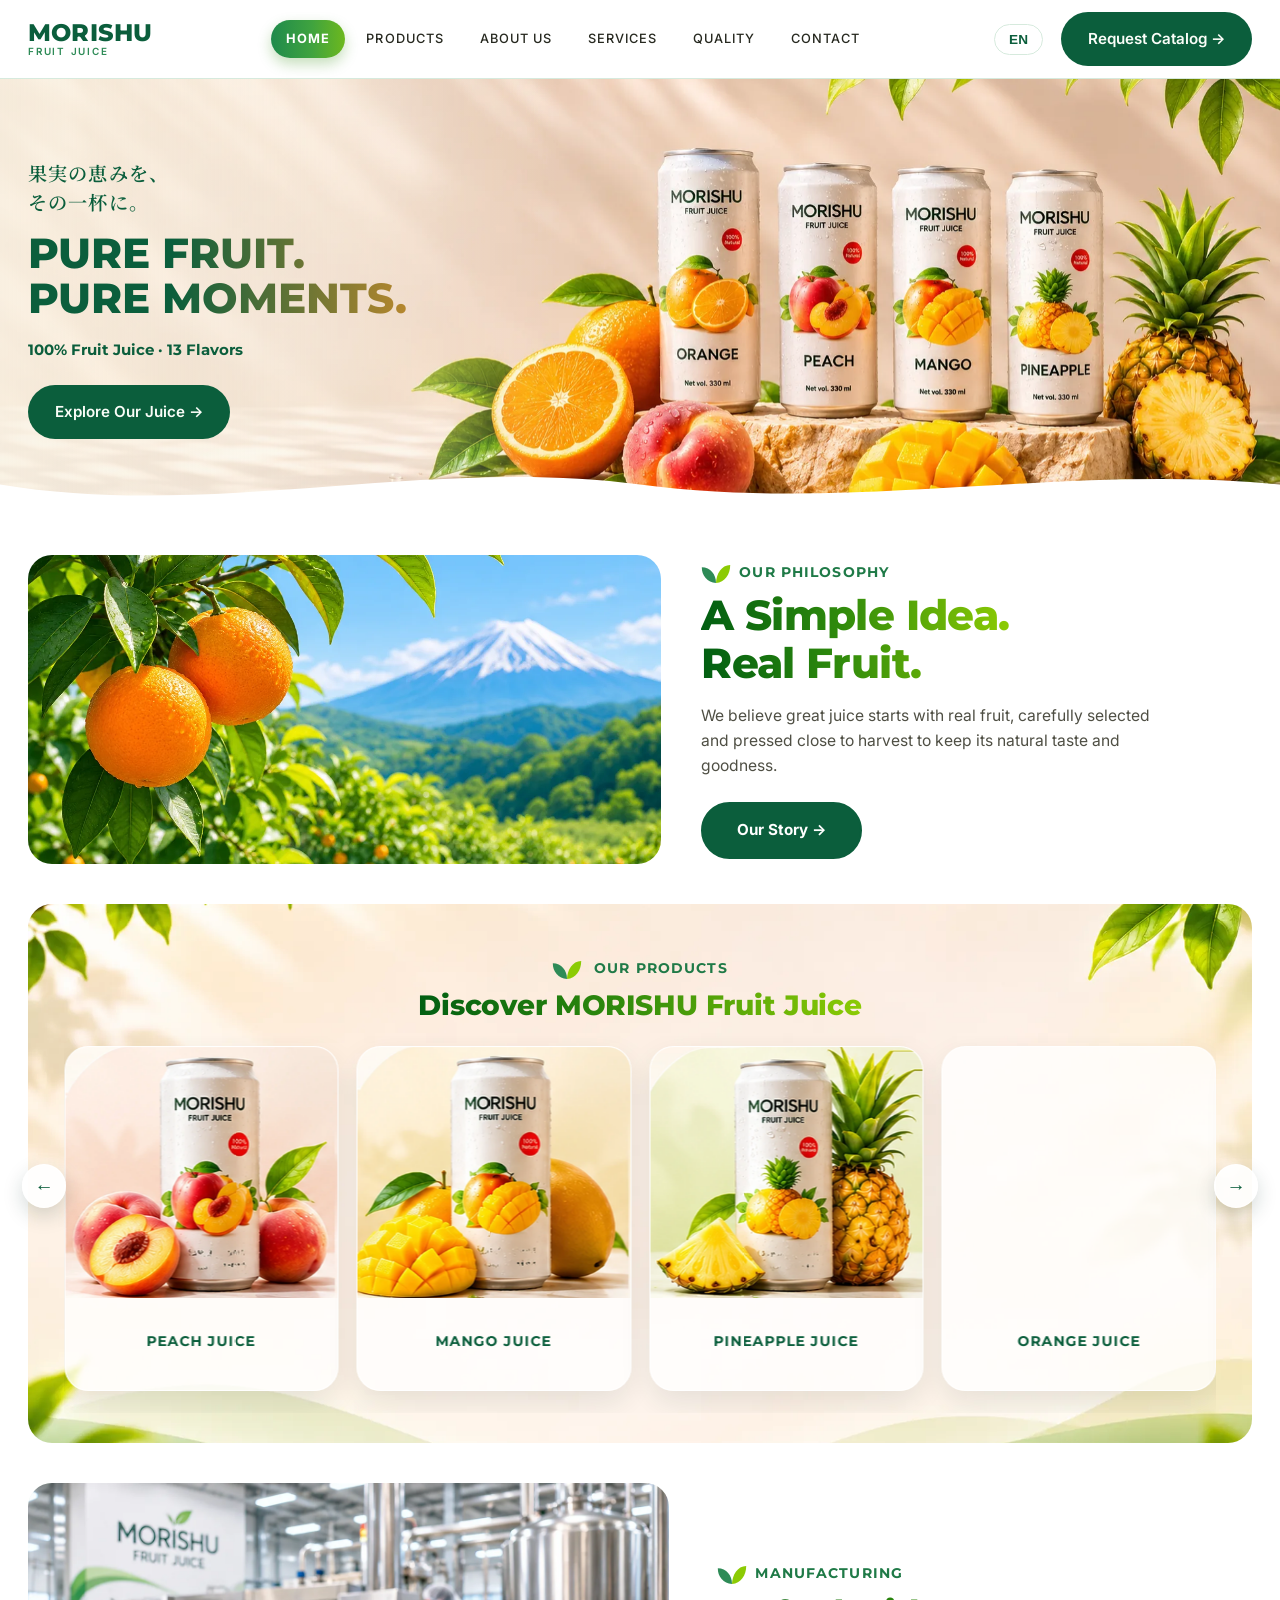
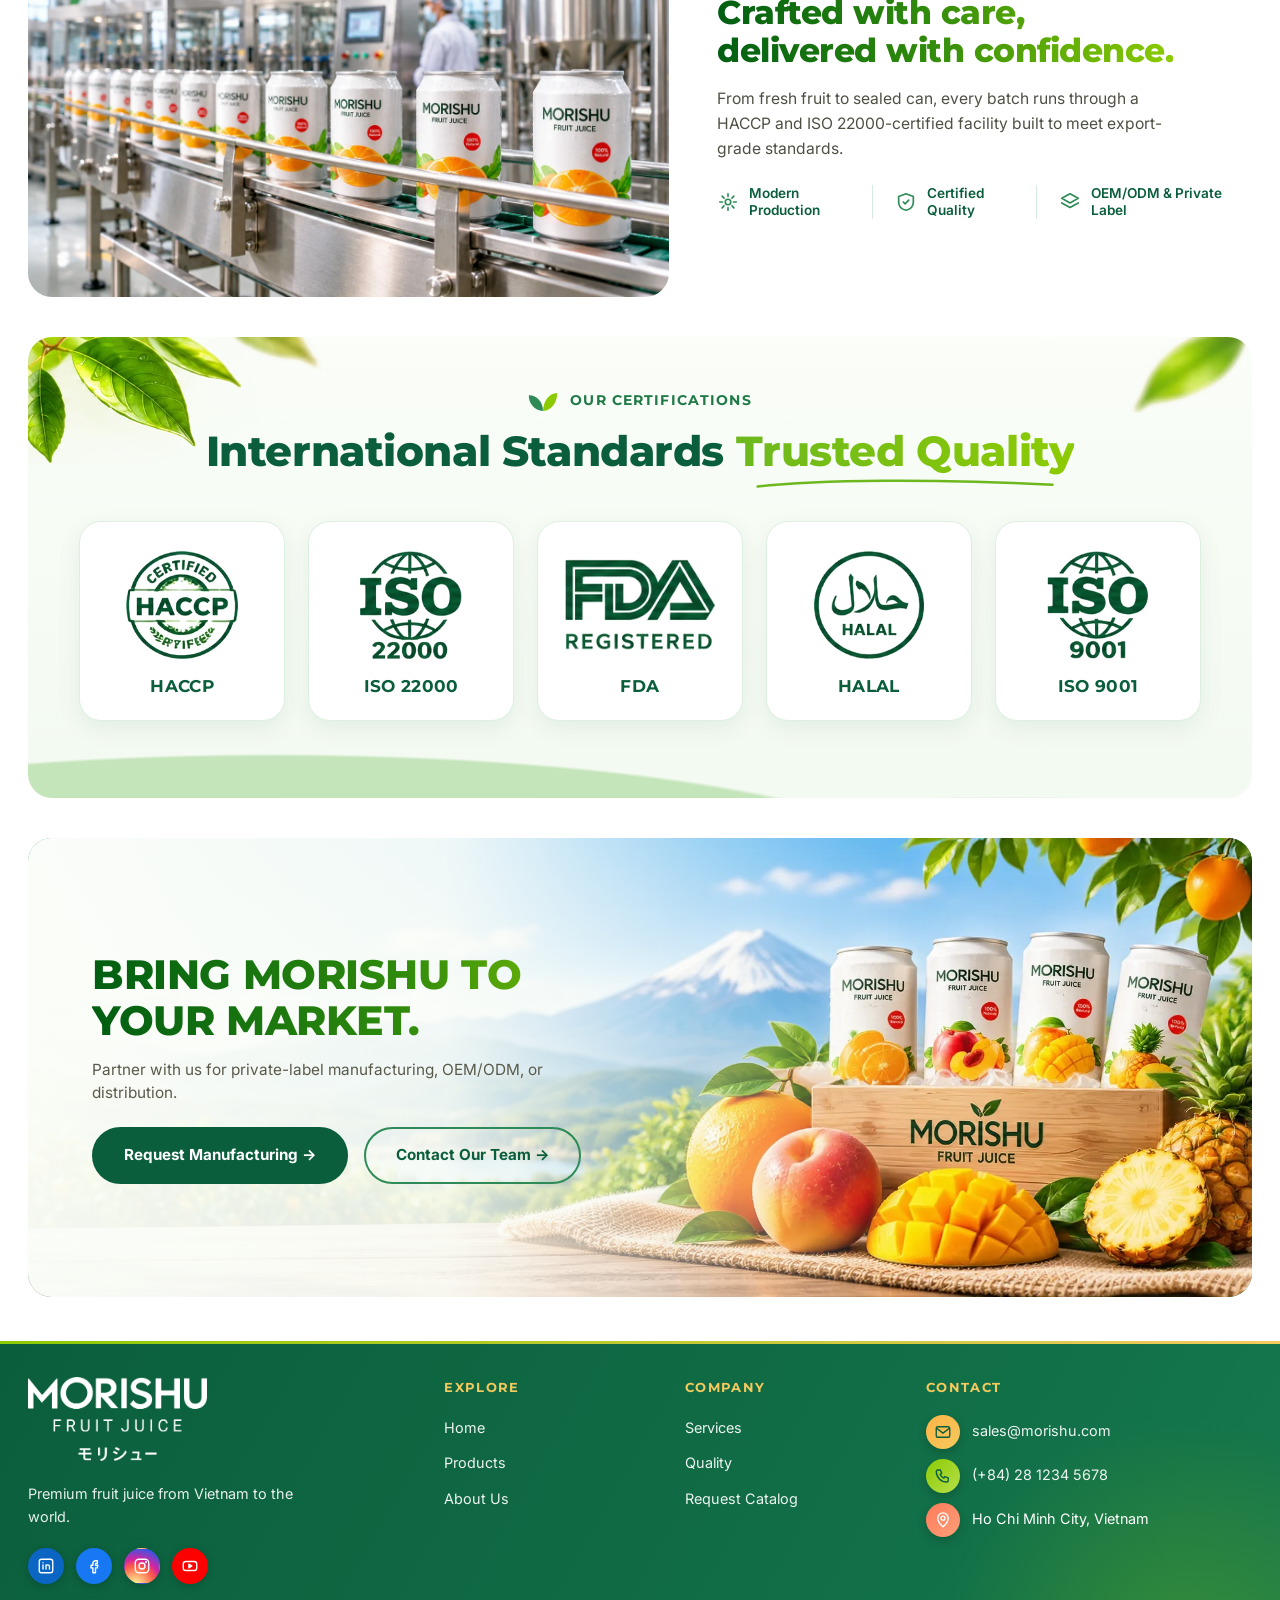
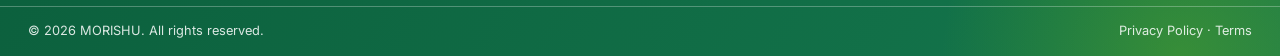
==== commit 627b9029: "Footer: use real MORISHU logo (white version) Co-Authored-By: Claude Sonnet 5.5 <noreply@anthropic.c" ====
--- a/index.html
+++ b/index.html
@@ -169,7 +169,7 @@
 <footer class="site-footer">
   <div class="container footer-inner">
     <div class="footer-brand">
-      <a href="index.html" class="logo"><span class="mark">MORISHU</span></a>
+      <a href="index.html" class="footer-logo" aria-label="MORISHU Fruit Juice"><img src="images/logo/logo-white.webp" alt="MORISHU Fruit Juice" width="900" height="418" loading="lazy"></a>
       <p data-en="Premium fruit juice from Vietnam to the world." data-vi="Nước ép trái cây cao cấp từ Việt Nam vươn ra thế giới.">Premium fruit juice from Vietnam to the world.</p>
       <div class="social-row">
         <a href="#" aria-label="LinkedIn"><svg viewBox="0 0 24 24" width="18" height="18" fill="none" stroke="currentColor" stroke-width="1.8" stroke-linecap="round" stroke-linejoin="round" aria-hidden="true"><rect x="3" y="3" width="18" height="18" rx="3"/><path d="M8 10.5V16M8 7.6v.1M12 16v-3.2a2.3 2.3 0 0 1 4.600 0V16M12 10.500V16"/></svg></a>
--- a/css/style.css
+++ b/css/style.css
@@ -946,3 +946,36 @@
 .section-head.center .story-eyebrow{ margin-bottom:8px; }
 .mfg2 .story-eyebrow, .story2 .story-eyebrow{ justify-content:flex-start; }
 .story-eyebrow{ text-transform:uppercase; }
+
+/* ---- footer text brighter ---- */
+.footer-brand p{ color:rgba(255,255,255,.9) !important; }
+.site-footer ul li a{ color:rgba(255,255,255,.92) !important; }
+.site-footer ul li a:hover{ color:#F4C95D !important; }
+.footer-contact li, .footer-contact li a{ color:#fff !important; }
+.fc-ico{ background:rgba(255,255,255,.16) !important; color:#fff !important; }
+.footer-bottom, .footer-bottom a, .footer-bottom p, .footer-bottom span{ color:rgba(255,255,255,.85) !important; }
+.footer-bottom a:hover{ color:#F4C95D !important; }
+.footer-bottom{ border-top:1px solid rgba(255,255,255,.28) !important; }
+
+/* active nav pill: bold text, brighter gradient */
+.main-nav a[aria-current="page"]{ font-weight:700 !important; background:linear-gradient(90deg,#1F8A4C 0%,#3FA33F 55%,#6DB81E 100%); box-shadow:0 6px 14px rgba(47,138,12,.28); }
+
+/* ---- footer contact icons in colour ---- */
+.footer-contact li .fc-ico{ color:#fff !important; box-shadow:0 4px 10px rgba(0,0,0,.18); }
+.footer-contact li:nth-child(1) .fc-ico{ background:linear-gradient(135deg,#FFB347,#F4C95D) !important; color:#0B5E3C !important; }
+.footer-contact li:nth-child(2) .fc-ico{ background:linear-gradient(135deg,#8CCB04,#B6E04A) !important; color:#0B5E3C !important; }
+.footer-contact li:nth-child(3) .fc-ico{ background:linear-gradient(135deg,#FF7A59,#FFA07A) !important; color:#fff !important; }
+.footer-contact li:hover .fc-ico{ transform:scale(1.1) rotate(-6deg); }
+
+/* ---- manufacturing block: roomier frame ---- */
+.mfg2{ grid-template-columns:1.2fr 1fr; gap:48px; }
+.mfg2 .story-photo{ aspect-ratio:1.55/1; }
+.mfg2 .story-text h2{ font-size:clamp(1.6rem,2.6vw,2.45rem); line-height:1.15; margin-bottom:16px; }
+.mfg2 .story-text p{ font-size:clamp(.98rem,1.15vw,1.08rem); line-height:1.6; margin-bottom:24px; }
+.mfg-feats{ margin-top:10px; }
+@media (max-width:900px){ .mfg2{ grid-template-columns:1fr; gap:22px; } .mfg2 .story-photo{ aspect-ratio:1.6/1; } }
+
+/* footer logo image */
+.footer-logo{ display:inline-block; }
+.footer-logo img{ width:clamp(150px,14vw,200px); height:auto; display:block; }
+.footer-brand p{ margin-top:14px !important; }
